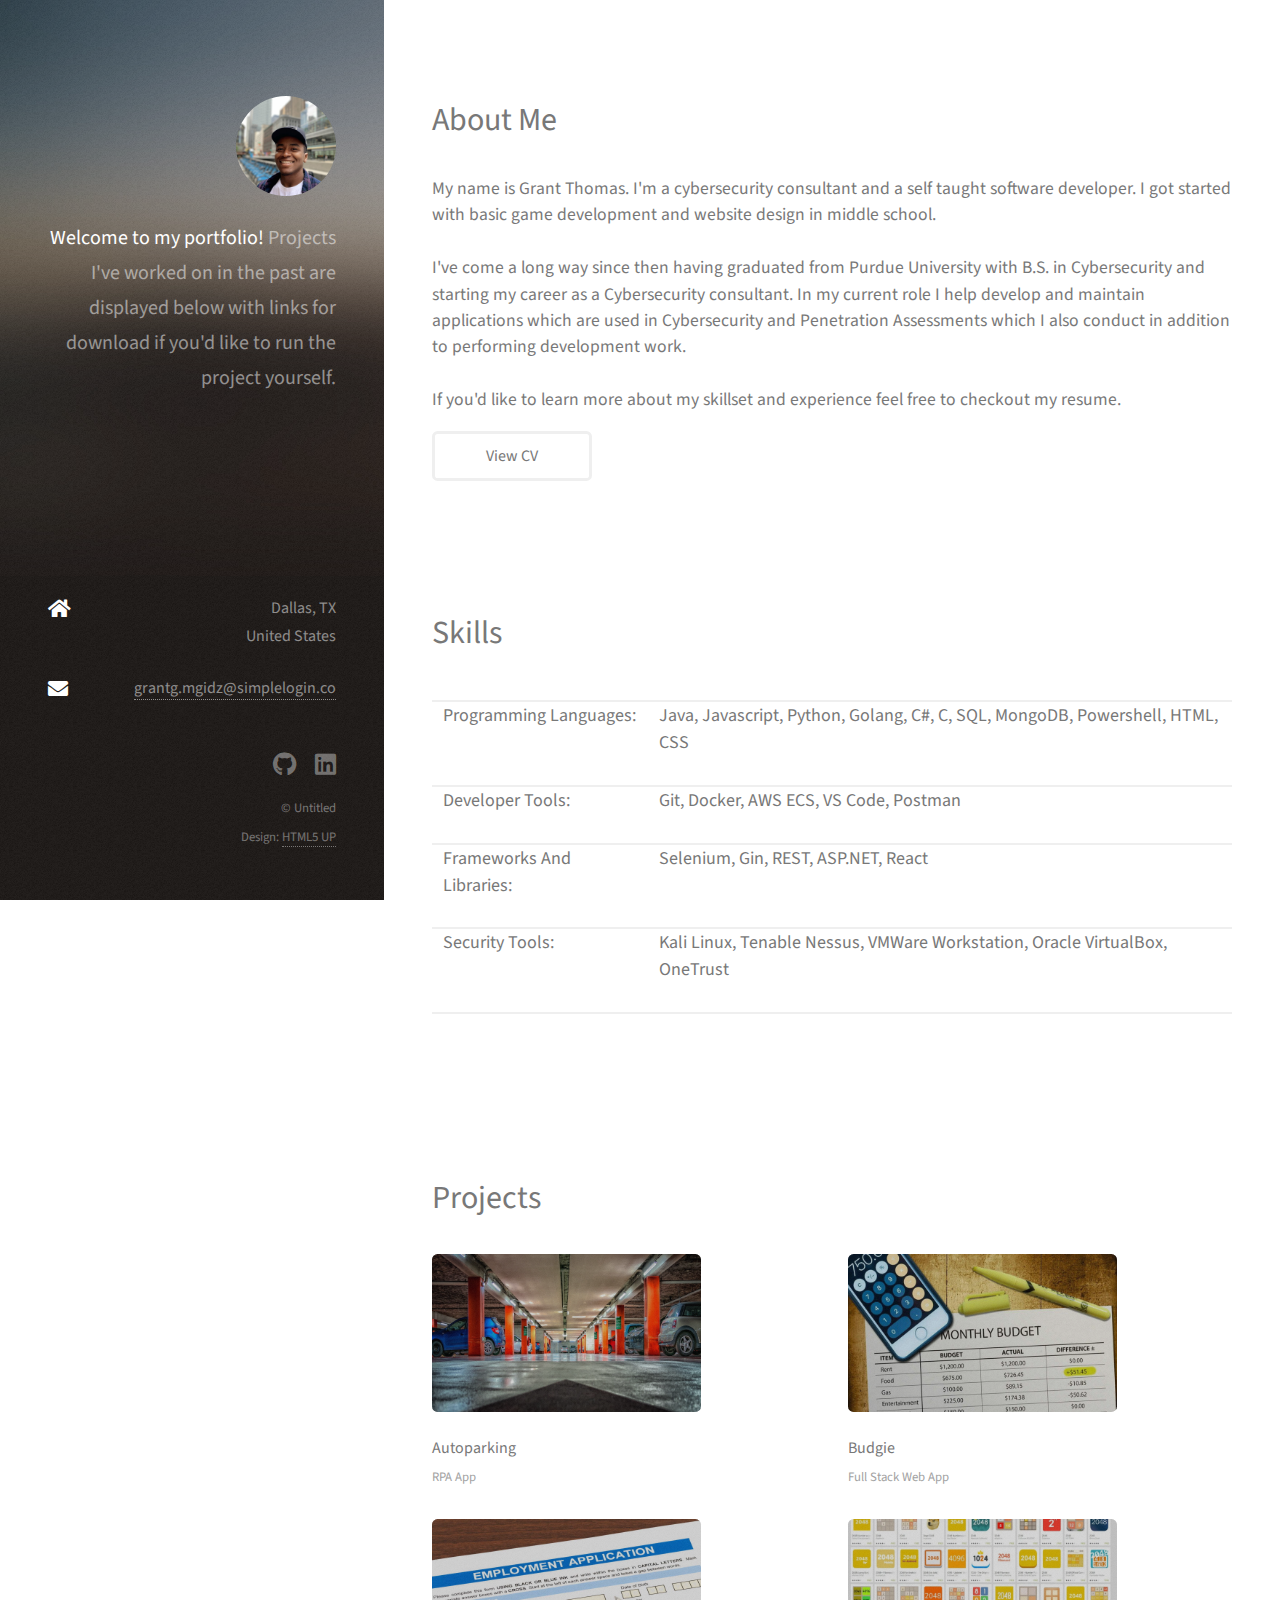
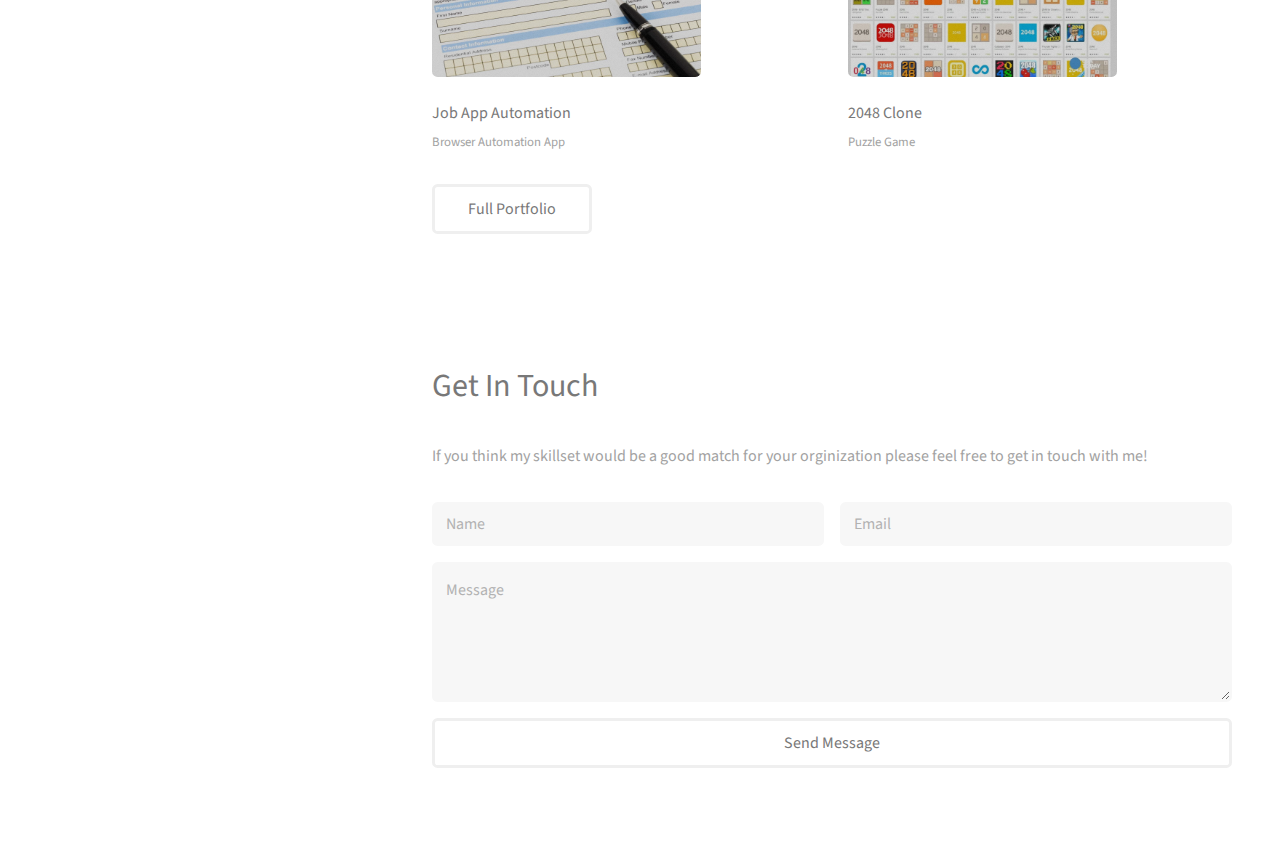
==== index.html @ b914cda2 "Added more detail to project pages" ====
<!DOCTYPE HTML>
<!--
	Strata by HTML5 UP
	html5up.net | @ajlkn
	Free for personal and commercial use under the CCA 3.0 license (html5up.net/license)
-->
<html>
	<head>
		<title>Grant Thomas</title>
		<meta charset="utf-8" />
		<meta name="viewport" content="width=device-width, initial-scale=1, user-scalable=no" />
		<link rel="stylesheet" href="assets/css/main.css" />
	</head>
	<body class="is-preload">

		<!-- Header -->
			<header id="header">
				<div class="inner">
					<a href="#" class="image avatar"><img src="images/2670.jpg" alt="" /></a>
					<h1><strong>Welcome to my portfolio!</strong><br />
					Projects I've worked on in the past are displayed below with links for download if you'd like to run the project yourself.<br />
					</h1>
				</div>
				<div class="col-4 col-12-small">
					<ul class="labeled-icons">
						<li>
							<h3 class="icon solid fa-home"><span class="label">Address</span></h3>
							Dallas, TX<br />
							United States
						</li>
						<li>
							<h3 class="icon solid fa-envelope"><span class="label">Email</span></h3>
							<a href="mailto:grantg.mgidz@simplelogin.co">grantg.mgidz@simplelogin.co</a>
						</li>
					</ul>
				</div>
			</header>

		<!-- Main -->
			<div id="main">

				<!-- One -->
					<section id="one">
						<header class="major">
							<h2>About Me<br />
							</h2>
						</header>
						<h4>My name is Grant Thomas. I'm a cybersecurity consultant and a self taught software developer. I got started with basic game development and website design in middle school. </br></br>
							I've come a long way since then having graduated from Purdue University with B.S. in Cybersecurity and starting my career as a Cybersecurity consultant. In my current role I help develop and maintain applications which are used in Cybersecurity and Penetration Assessments which I also conduct in addition to performing development work.</br></br>
							If you'd like to learn more about my skillset and experience feel free to checkout my resume.
					</h4>
							<ul class="actions">
							<li><a href="images/Grant_T_Resume.pdf" class="button">View CV</a></li>
						</ul>
					</section>

					<section id="four">
						<h1>Skills</h1>
						<div class="table-wrapper">
							<table>
								<thead>
									<tr>
										<th></th>
										<th></th>
									</tr>
								</thead>
								<thead>
									<tr>
										<th><h3>Programming Languages:</h3></th>
										<th><h3>Java, Javascript, Python, Golang, C#, C, SQL, MongoDB, Powershell, HTML,
											CSS</h3></th>
									</tr>
								</thead>
								<thead>
									<tr>
										<th><h3>Developer Tools:</h3></th>
										<th><h3>Git, Docker, AWS ECS, VS Code, Postman</h3></th>
									</tr>
								</thead>
								<thead>
									<tr>
										<th><h3>Frameworks And Libraries:</h3></th>
										<th><h3>Selenium, Gin, REST, ASP.NET, React</h3></th>
									</tr>
								</thead>
								<thead>
									<tr>
										<th><h3>Security Tools:</h3></th>
										<th><h3>Kali Linux, Tenable Nessus, VMWare Workstation, Oracle VirtualBox, OneTrust</h3></th>
									</tr>
								</thead>
							</table>
						</div>
						<!--<p><strong>Languages: </strong>Java, Python, Golang, SQL, Powershell</p>
						<p><strong>Software: </strong>AWS ECS, Selenium, Kali Linux, VMWare Workstation, Git</p>
-->

					</section>

				<!-- Two -->
					<section id="two">
						<h1>Projects</h1>
						<div class="row">
						<!--
							<article class="col-6 col-12-xsmall work-item">
								<a href="images/ProjectImages/Java-Emblem.jpg" class="image fit thumb"><img src="images/ProjectImages/Java-Emblem.jpg" alt="" /></a>
								<h3>Budgeting Webapp</h3>
								<p>Full stack application which allows users to plan out thier onthly budget</p>
								<p>Built on:Go, Gin, Javascript, CSS3</p>
							</article>
							<article class="col-6 col-12-xsmall work-item">
								<a href="images/ProjectImages/golang.jpg" class="image fit thumb"><img src="images/ProjectImages/golang.jpg" alt="" /></a>
								<h3>AutoParking</h3>
								<p>Script to register my car for parking daily utilizing Golang, SQLite, Selenium, and Python</p>
								<p>Built on:Go, Python, Selenium, </p>
							</article>
							<article class="col-6 col-12-xsmall work-item">
								<a href="images/ProjectImages/python-logo.jpg" class="image fit thumb"><img src="images/ProjectImages/python-logo.jpg" alt="" /></a>
								<h3>Workday Automation</h3>
								<p>Python script which can automatically complete workday applications</p>
							</article>
							<article class="col-6 col-12-xsmall work-item">
								<a href="images/ProjectImages/Java-Emblem.jpg" class="image fit thumb"><img src="images/ProjectImages/Java-Emblem.jpg" alt="" /></a>
								<h3>2048 Clone</h3>
								<p>A clone of the popular puzzle game 2048 utilizing Java</p>
							</article>
							-->
							<article class="col-6 col-12-xsmall work-item">
								<a data-poptrox="iframe,1800x1200" href="iFrames/Project1.html" class="image fit thumb"><img src="images/ProjectImages/parking-garage-1.jpg" alt="" /></a></span>
								<h3>Autoparking</h3>
								<p>RPA App</p>
							</article>
							<article class="col-6 col-12-xsmall work-item">
								<a data-poptrox="iframe,1800x1200" href="iFrames/Project2.html" class="image fit thumb"><img src="images/ProjectImages/Realistic_budget.jpg" alt="" /></a>
								<h3>Budgie</h3>
								<p>Full Stack Web App</p>
							</article>
							<article class="col-6 col-12-xsmall work-item">
								<a data-poptrox="iframe,1800x1200" href="iFrames/Project3.html" class="image fit thumb"><img src="images/ProjectImages/employment-application-form-with-pen--document-is-mock-up-1128856629-5c65728146e0fb00017c2807.jpg" /></a>
								<h3>Job App Automation</h3>
								<p>Browser Automation App</p>
							</article>
							<article class="col-6 col-12-xsmall work-item">
								<a data-poptrox="iframe,1800x1200" href="iFrames/Project4.html" class="image fit thumb"><img src="images/ProjectImages/2048.webp" alt="" /></a>
								<h3>2048 Clone</h3>
								<p>Puzzle Game</p>
							</article>

						</div>
						<ul class="actions">
							<li><a href="https://github.com/Grantgthomas?tab=repositories" class="button">Full Portfolio</a></li>
						</ul>
					</section>

				<!-- Three -->
					<section id="three">
						<h1>Get In Touch</h1>
						
						<div class="row">
								<p>If you think my skillset would be a good match for your orginization please feel free to get in touch with me!</p>
								<form  action="mailto:portfolio.6ldn9@simplelogin.co?subject=Email Regarding Your Portfolio"  method="post" enctype="text/plain">
									<div class="row gtr-uniform gtr-50">
										<div class="col-6 col-12-xsmall"><input type="text"  id="name" placeholder="Name" /></div>
										<div class="col-6 col-12-xsmall"><input type="email"  id="email" placeholder="Email" /></div>
										<div class="col-12"><textarea  id="message" placeholder="Message" rows="4"></textarea></div>
										<div class="col-12"><input class="button fit" type="submit"  value="Send Message"/></div>
									</div>
								</form>

							

						</div>
					</section>

				
				<!-- Four -->
				<!--
					<section id="four">
						<h2>Elements</h2>

						<section>
							<h4>Text</h4>
							<p>This is <b>bold</b> and this is <strong>strong</strong>. This is <i>italic</i> and this is <em>emphasized</em>.
							This is <sup>superscript</sup> text and this is <sub>subscript</sub> text.
							This is <u>underlined</u> and this is code: <code>for (;;) { ... }</code>. Finally, <a href="#">this is a link</a>.</p>
							<hr />
							<header>
								<h4>Heading with a Subtitle</h4>
								<p>Lorem ipsum dolor sit amet nullam id egestas urna aliquam</p>
							</header>
							<p>Nunc lacinia ante nunc ac lobortis. Interdum adipiscing gravida odio porttitor sem non mi integer non faucibus ornare mi ut ante amet placerat aliquet. Volutpat eu sed ante lacinia sapien lorem accumsan varius montes viverra nibh in adipiscing blandit tempus accumsan.</p>
							<header>
								<h5>Heading with a Subtitle</h5>
								<p>Lorem ipsum dolor sit amet nullam id egestas urna aliquam</p>
							</header>
							<p>Nunc lacinia ante nunc ac lobortis. Interdum adipiscing gravida odio porttitor sem non mi integer non faucibus ornare mi ut ante amet placerat aliquet. Volutpat eu sed ante lacinia sapien lorem accumsan varius montes viverra nibh in adipiscing blandit tempus accumsan.</p>
							<hr />
							<h2>Heading Level 2</h2>
							<h3>Heading Level 3</h3>
							<h4>Heading Level 4</h4>
							<h5>Heading Level 5</h5>
							<h6>Heading Level 6</h6>
							<hr />
							<h5>Blockquote</h5>
							<blockquote>Fringilla nisl. Donec accumsan interdum nisi, quis tincidunt felis sagittis eget tempus euismod. Vestibulum ante ipsum primis in faucibus vestibulum. Blandit adipiscing eu felis iaculis volutpat ac adipiscing accumsan faucibus. Vestibulum ante ipsum primis in faucibus lorem ipsum dolor sit amet nullam adipiscing eu felis.</blockquote>
							<h5>Preformatted</h5>
							<pre><code>i = 0;

while (!deck.isInOrder()) {
print 'Iteration ' + i;
deck.shuffle();
i++;
}

print 'It took ' + i + ' iterations to sort the deck.';</code></pre>
						</section>

						<section>
							<h4>Lists</h4>
							<div class="row">
								<div class="col-6 col-12-xsmall">
									<h5>Unordered</h5>
									<ul>
										<li>Dolor pulvinar etiam magna etiam.</li>
										<li>Sagittis adipiscing lorem eleifend.</li>
										<li>Felis enim feugiat dolore viverra.</li>
									</ul>
									<h5>Alternate</h5>
									<ul class="alt">
										<li>Dolor pulvinar etiam magna etiam.</li>
										<li>Sagittis adipiscing lorem eleifend.</li>
										<li>Felis enim feugiat dolore viverra.</li>
									</ul>
								</div>
								<div class="col-6 col-12-xsmall">
									<h5>Ordered</h5>
									<ol>
										<li>Dolor pulvinar etiam magna etiam.</li>
										<li>Etiam vel felis at lorem sed viverra.</li>
										<li>Felis enim feugiat dolore viverra.</li>
										<li>Dolor pulvinar etiam magna etiam.</li>
										<li>Etiam vel felis at lorem sed viverra.</li>
										<li>Felis enim feugiat dolore viverra.</li>
									</ol>
									<h5>Icons</h5>
									<ul class="icons">
										<li><a href="#" class="icon brands fa-twitter"><span class="label">Twitter</span></a></li>
										<li><a href="#" class="icon brands fa-facebook-f"><span class="label">Facebook</span></a></li>
										<li><a href="#" class="icon brands fa-instagram"><span class="label">Instagram</span></a></li>
										<li><a href="#" class="icon brands fa-github"><span class="label">Github</span></a></li>
										<li><a href="#" class="icon brands fa-dribbble"><span class="label">Dribbble</span></a></li>
										<li><a href="#" class="icon brands fa-tumblr"><span class="label">Tumblr</span></a></li>
									</ul>
								</div>
							</div>
							<h5>Actions</h5>
							<ul class="actions">
								<li><a href="#" class="button primary">Default</a></li>
								<li><a href="#" class="button">Default</a></li>
							</ul>
							<ul class="actions small">
								<li><a href="#" class="button primary small">Small</a></li>
								<li><a href="#" class="button small">Small</a></li>
							</ul>
							<div class="row">
								<div class="col-6 col-12-small">
									<ul class="actions stacked">
										<li><a href="#" class="button primary">Default</a></li>
										<li><a href="#" class="button">Default</a></li>
									</ul>
								</div>
								<div class="col-6 col-12-small">
									<ul class="actions stacked">
										<li><a href="#" class="button primary small">Small</a></li>
										<li><a href="#" class="button small">Small</a></li>
									</ul>
								</div>
								<div class="col-6 col-12-small">
									<ul class="actions stacked">
										<li><a href="#" class="button primary fit">Default</a></li>
										<li><a href="#" class="button fit">Default</a></li>
									</ul>
								</div>
								<div class="col-6 col-12-small">
									<ul class="actions stacked">
										<li><a href="#" class="button primary small fit">Small</a></li>
										<li><a href="#" class="button small fit">Small</a></li>
									</ul>
								</div>
							</div>
						</section>

						<section>
							<h4>Table</h4>
							<h5>Default</h5>
							<div class="table-wrapper">
								<table>
									<thead>
										<tr>
											<th>Name</th>
											<th>Description</th>
											<th>Price</th>
										</tr>
									</thead>
									<tbody>
										<tr>
											<td>Item One</td>
											<td>Ante turpis integer aliquet porttitor.</td>
											<td>29.99</td>
										</tr>
										<tr>
											<td>Item Two</td>
											<td>Vis ac commodo adipiscing arcu aliquet.</td>
											<td>19.99</td>
										</tr>
										<tr>
											<td>Item Three</td>
											<td> Morbi faucibus arcu accumsan lorem.</td>
											<td>29.99</td>
										</tr>
										<tr>
											<td>Item Four</td>
											<td>Vitae integer tempus condimentum.</td>
											<td>19.99</td>
										</tr>
										<tr>
											<td>Item Five</td>
											<td>Ante turpis integer aliquet porttitor.</td>
											<td>29.99</td>
										</tr>
									</tbody>
									<tfoot>
										<tr>
											<td colspan="2"></td>
											<td>100.00</td>
										</tr>
									</tfoot>
								</table>
							</div>

							<h5>Alternate</h5>
							<div class="table-wrapper">
								<table class="alt">
									<thead>
										<tr>
											<th>Name</th>
											<th>Description</th>
											<th>Price</th>
										</tr>
									</thead>
									<tbody>
										<tr>
											<td>Item One</td>
											<td>Ante turpis integer aliquet porttitor.</td>
											<td>29.99</td>
										</tr>
										<tr>
											<td>Item Two</td>
											<td>Vis ac commodo adipiscing arcu aliquet.</td>
											<td>19.99</td>
										</tr>
										<tr>
											<td>Item Three</td>
											<td> Morbi faucibus arcu accumsan lorem.</td>
											<td>29.99</td>
										</tr>
										<tr>
											<td>Item Four</td>
											<td>Vitae integer tempus condimentum.</td>
											<td>19.99</td>
										</tr>
										<tr>
											<td>Item Five</td>
											<td>Ante turpis integer aliquet porttitor.</td>
											<td>29.99</td>
										</tr>
									</tbody>
									<tfoot>
										<tr>
											<td colspan="2"></td>
											<td>100.00</td>
										</tr>
									</tfoot>
								</table>
							</div>
						</section>

						<section>
							<h4>Buttons</h4>
							<ul class="actions">
								<li><a href="#" class="button primary">Primary</a></li>
								<li><a href="#" class="button">Default</a></li>
							</ul>
							<ul class="actions">
								<li><a href="#" class="button large">Large</a></li>
								<li><a href="#" class="button">Default</a></li>
								<li><a href="#" class="button small">Small</a></li>
							</ul>
							<ul class="actions fit">
								<li><a href="#" class="button primary fit">Fit</a></li>
								<li><a href="#" class="button fit">Fit</a></li>
							</ul>
							<ul class="actions fit small">
								<li><a href="#" class="button primary fit small">Fit + Small</a></li>
								<li><a href="#" class="button fit small">Fit + Small</a></li>
							</ul>
							<ul class="actions">
								<li><a href="#" class="button primary icon solid fa-download">Icon</a></li>
								<li><a href="#" class="button icon solid fa-download">Icon</a></li>
							</ul>
							<ul class="actions">
								<li><span class="button primary disabled">Primary</span></li>
								<li><span class="button disabled">Default</span></li>
							</ul>
						</section>

						<section>
							<h4>Form</h4>
							<form method="post" action="#">
								<div class="row gtr-uniform gtr-50">
									<div class="col-6 col-12-xsmall">
										<input type="text" name="demo-name" id="demo-name" value="" placeholder="Name" />
									</div>
									<div class="col-6 col-12-xsmall">
										<input type="email" name="demo-email" id="demo-email" value="" placeholder="Email" />
									</div>
									<div class="col-12">
										<select name="demo-category" id="demo-category">
											<option value="">- Category -</option>
											<option value="1">Manufacturing</option>
											<option value="1">Shipping</option>
											<option value="1">Administration</option>
											<option value="1">Human Resources</option>
										</select>
									</div>
									<div class="col-4 col-12-small">
										<input type="radio" id="demo-priority-low" name="demo-priority" checked>
										<label for="demo-priority-low">Low Priority</label>
									</div>
									<div class="col-4 col-12-small">
										<input type="radio" id="demo-priority-normal" name="demo-priority">
										<label for="demo-priority-normal">Normal Priority</label>
									</div>
									<div class="col-4 col-12-small">
										<input type="radio" id="demo-priority-high" name="demo-priority">
										<label for="demo-priority-high">High Priority</label>
									</div>
									<div class="col-6 col-12-small">
										<input type="checkbox" id="demo-copy" name="demo-copy">
										<label for="demo-copy">Email me a copy of this message</label>
									</div>
									<div class="col-6 col-12-small">
										<input type="checkbox" id="demo-human" name="demo-human" checked>
										<label for="demo-human">I am a human and not a robot</label>
									</div>
									<div class="col-12">
										<textarea name="demo-message" id="demo-message" placeholder="Enter your message" rows="6"></textarea>
									</div>
									<div class="col-12">
										<ul class="actions">
											<li><input type="submit" value="Send Message" class="primary" /></li>
											<li><input type="reset" value="Reset" /></li>
										</ul>
									</div>
								</div>
							</form>
						</section>

						<section>
							<h4>Image</h4>
							<h5>Fit</h5>
							<div class="box alt">
								<div class="row gtr-50 gtr-uniform">
									<div class="col-12"><span class="image fit"><img src="images/fulls/05.jpg" alt="" /></span></div>
									<div class="col-4"><span class="image fit"><img src="images/thumbs/01.jpg" alt="" /></span></div>
									<div class="col-4"><span class="image fit"><img src="images/thumbs/02.jpg" alt="" /></span></div>
									<div class="col-4"><span class="image fit"><img src="images/thumbs/03.jpg" alt="" /></span></div>
									<div class="col-4"><span class="image fit"><img src="images/thumbs/04.jpg" alt="" /></span></div>
									<div class="col-4"><span class="image fit"><img src="images/thumbs/05.jpg" alt="" /></span></div>
									<div class="col-4"><span class="image fit"><img src="images/thumbs/06.jpg" alt="" /></span></div>
									<div class="col-4"><span class="image fit"><img src="images/thumbs/03.jpg" alt="" /></span></div>
									<div class="col-4"><span class="image fit"><img src="images/thumbs/02.jpg" alt="" /></span></div>
									<div class="col-4"><span class="image fit"><img src="images/thumbs/01.jpg" alt="" /></span></div>
								</div>
							</div>
							<h5>Left &amp; Right</h5>
							<p><span class="image left"><img src="images/avatar.jpg" alt="" /></span>Fringilla nisl. Donec accumsan interdum nisi, quis tincidunt felis sagittis eget. tempus euismod. Vestibulum ante ipsum primis in faucibus vestibulum. Blandit adipiscing eu felis iaculis volutpat ac adipiscing accumsan eu faucibus. Integer ac pellentesque praesent tincidunt felis sagittis eget. tempus euismod. Vestibulum ante ipsum primis in faucibus vestibulum. Blandit adipiscing eu felis iaculis volutpat ac adipiscing accumsan eu faucibus. Integer ac pellentesque praesent. Donec accumsan interdum nisi, quis tincidunt felis sagittis eget. tempus euismod. Vestibulum ante ipsum primis in faucibus vestibulum. Blandit adipiscing eu felis iaculis volutpat ac adipiscing accumsan eu faucibus. Integer ac pellentesque praesent tincidunt felis sagittis eget. tempus euismod. Vestibulum ante ipsum primis in faucibus vestibulum. Blandit adipiscing eu felis iaculis volutpat ac adipiscing accumsan eu faucibus. Integer ac pellentesque praesent.</p>
							<p><span class="image right"><img src="images/avatar.jpg" alt="" /></span>Fringilla nisl. Donec accumsan interdum nisi, quis tincidunt felis sagittis eget. tempus euismod. Vestibulum ante ipsum primis in faucibus vestibulum. Blandit adipiscing eu felis iaculis volutpat ac adipiscing accumsan eu faucibus. Integer ac pellentesque praesent tincidunt felis sagittis eget. tempus euismod. Vestibulum ante ipsum primis in faucibus vestibulum. Blandit adipiscing eu felis iaculis volutpat ac adipiscing accumsan eu faucibus. Integer ac pellentesque praesent. Donec accumsan interdum nisi, quis tincidunt felis sagittis eget. tempus euismod. Vestibulum ante ipsum primis in faucibus vestibulum. Blandit adipiscing eu felis iaculis volutpat ac adipiscing accumsan eu faucibus. Integer ac pellentesque praesent tincidunt felis sagittis eget. tempus euismod. Vestibulum ante ipsum primis in faucibus vestibulum. Blandit adipiscing eu felis iaculis volutpat ac adipiscing accumsan eu faucibus. Integer ac pellentesque praesent.</p>
						</section>

					</section>
				-->

			</div>

		<!-- Footer -->
			<footer id="footer">
				<div class="inner">
					<ul class="icons">
						<li><a href="https://github.com/Grantgthomas" class="icon brands fa-github"><span class="label">Github</span></a></li>
						<li><a href="https://www.linkedin.com/in/grant-g-thomas/" class="icon brands fa-linkedin"><span class="label">Linkedin</span></a></li>
					</ul>
					<ul class="copyright">
						<li>&copy; Untitled</li><li>Design: <a href="http://html5up.net">HTML5 UP</a></li>
					</ul>
				</div>
			</footer>

		<!-- Scripts -->
			<script src="assets/js/jquery.min.js"></script>
			<script src="assets/js/jquery.poptrox.min.js"></script>
			<script src="assets/js/browser.min.js"></script>
			<script src="assets/js/breakpoints.min.js"></script>
			<script src="assets/js/util.js"></script>
			<script src="assets/js/main.js"></script>

	</body>
</html>
---- assets/css/main.css ----
@import url("fontawesome-all.min.css");
@import url("https://fonts.googleapis.com/css?family=Source+Sans+Pro:400,400italic");

/*
	Strata by HTML5 UP
	html5up.net | @ajlkn
	Free for personal and commercial use under the CCA 3.0 license (html5up.net/license)
*/

html, body, div, span, applet, object,
iframe, h1, h2, h3, h4, h5, h6, p, blockquote,
pre, a, abbr, acronym, address, big, cite,
code, del, dfn, em, img, ins, kbd, q, s, samp,
small, strike, strong, sub, sup, tt, var, b,
u, i, center, dl, dt, dd, ol, ul, li, fieldset,
form, label, legend, table, caption, tbody,
tfoot, thead, tr, th, td, article, aside,
canvas, details, embed, figure, figcaption,
footer, header, hgroup, menu, nav, output, ruby,
section, summary, time, mark, audio, video {
	margin: 0;
	padding: 0;
	border: 0;
	font-size: 100%;
	font: inherit;
	vertical-align: baseline;}

article, aside, details, figcaption, figure,
footer, header, hgroup, menu, nav, section {
	display: block;}

body {
	line-height: 1;
}

ol, ul {
	list-style: none;
}

blockquote, q {
	quotes: none;
}

	blockquote:before, blockquote:after, q:before, q:after {
		content: '';
		content: none;
	}

table {
	border-collapse: collapse;
	border-spacing: 0;
}

body {
	-webkit-text-size-adjust: none;
}

mark {
	background-color: transparent;
	color: inherit;
}

input::-moz-focus-inner {
	border: 0;
	padding: 0;
}

input, select, textarea {
	-moz-appearance: none;
	-webkit-appearance: none;
	-ms-appearance: none;
	appearance: none;
}

/* Basic */

	html {
		box-sizing: border-box;
	}

	*, *:before, *:after {
		box-sizing: inherit;
	}

	body {
		background: #fff;
	}

		body.is-preload *, body.is-preload *:before, body.is-preload *:after {
			-moz-animation: none !important;
			-webkit-animation: none !important;
			-ms-animation: none !important;
			animation: none !important;
			-moz-transition: none !important;
			-webkit-transition: none !important;
			-ms-transition: none !important;
			transition: none !important;
		}

	body, input, select, textarea {
		color: #a2a2a2;
		font-family: "Source Sans Pro", Helvetica, sans-serif;
		font-size: 16pt;
		font-weight: 400;
		line-height: 1.75em;
	}

	a {
		-moz-transition: color 0.2s ease-in-out, border-color 0.2s ease-in-out;
		-webkit-transition: color 0.2s ease-in-out, border-color 0.2s ease-in-out;
		-ms-transition: color 0.2s ease-in-out, border-color 0.2s ease-in-out;
		transition: color 0.2s ease-in-out, border-color 0.2s ease-in-out;
		border-bottom: dotted 1px;
		color: #49bf9d;
		text-decoration: none;
	}

		a:hover {
			border-bottom-color: transparent;
			color: #49bf9d !important;
			text-decoration: none;
		}

	strong, b {
		color: #787878;
		font-weight: 400;
	}

	em, i {
		font-style: italic;
	}

	p {
		margin: 0 0 2em 0;
	}

	h1, h2, h3, h4, h5, h6 {
		color: #787878;
		font-weight: 400;
		line-height: 1em;
		margin: 0 0 1em 0;
	}

		h1 a, h2 a, h3 a, h4 a, h5 a, h6 a {
			color: inherit;
			text-decoration: none;
		}

	h1 {
		font-size: 2em;
		line-height: 1.5em;
	}

	h1.align-center{
		margin-left: auto;
		margin-right: auto;
		margin-top: 30px;
		margin-bottom: 30px;
	}

	h2 {
		font-size: 1.5em;
		line-height: 1.5em;
	}

	h3 {
		font-size: 1.25em;
		line-height: 1.5em;
	}

	h4 {
		font-size: 1.1em;
		line-height: 1.5em;
	}

	h5 {
		font-size: 0.9em;
		line-height: 1.5em;
	}

	h6 {
		font-size: 0.7em;
		line-height: 1.5em;
	}

	sub {
		font-size: 0.8em;
		position: relative;
		top: 0.5em;
	}

	sup {
		font-size: 0.8em;
		position: relative;
		top: -0.5em;
	}

	hr {
		border: 0;
		border-bottom: solid 2px #efefef;
		margin: 2em 0;
	}

		hr.major {
			margin: 3em 0;
		}

	blockquote {
		border-left: solid 6px #efefef;
		font-style: italic;
		margin: 0 0 2em 0;
		padding: 0.5em 0 0.5em 1.5em;
	}

	code {
		background: #f7f7f7;
		border-radius: 0.35em;
		border: solid 2px #efefef;
		font-family: "Courier New", monospace;
		font-size: 0.9em;
		margin: 0 0.25em;
		padding: 0.25em 0.65em;
	}

	pre {
		-webkit-overflow-scrolling: touch;
		font-family: "Courier New", monospace;
		font-size: 0.9em;
		margin: 0 0 2em 0;
	}

		pre code {
			display: block;
			line-height: 1.75em;
			padding: 1em 1.5em;
			overflow-x: auto;
		}

	.align-left {
		text-align: left;
	}

	.align-center {
		text-align: center;
	}

	.align-right {
		text-align: right;
	}

/* Container */

	.container {
		margin: 0 auto;
		max-width: calc(100% - 4em);
		width: 100%;
	}

		.container.xsmall {
			width: 25%;
		}

		.container.small {
			width: 50%;
		}

		.container.medium {
			width: 75%;
		}

		.container.large {
			width: 125%;
		}

		.container.xlarge {
			width: 150%;
		}

		.container.max {
			width: 100%;
		}

		@media screen and (max-width: 980px) {

			.container {
				width: 100% !important;
				max-width: 100% !important;
			}

		}

		@media screen and (max-width: 480px) {

			.container {
				max-width: calc(100% - 3em);
			}

		}

/* Row */

	.row {
		display: flex;
		flex-wrap: wrap;
		box-sizing: border-box;
		align-items: stretch;
	}

		.row > * {
			box-sizing: border-box;
		}

		.row.gtr-uniform > * > :last-child {
			margin-bottom: 0;
		}

		.row.aln-left {
			justify-content: flex-start;
		}

		.row.aln-center {
			justify-content: center;
		}

		.row.aln-right {
			justify-content: flex-end;
		}

		.row.aln-top {
			align-items: flex-start;
		}

		.row.aln-middle {
			align-items: center;
		}

		.row.aln-bottom {
			align-items: flex-end;
		}

		.row > .imp {
			order: -1;
		}

		.row > .col-1 {
			width: 8.33333%;
		}

		.row > .off-1 {
			margin-left: 8.33333%;
		}

		.row > .col-2 {
			width: 16.66667%;
		}

		.row > .off-2 {
			margin-left: 16.66667%;
		}

		.row > .col-3 {
			width: 25%;
		}

		.row > .off-3 {
			margin-left: 25%;
		}

		.row > .col-4 {
			width: 33.33333%;
		}

		.row > .off-4 {
			margin-left: 33.33333%;
		}

		.row > .col-5 {
			width: 41.66667%;
		}

		.row > .off-5 {
			margin-left: 41.66667%;
		}

		.row > .col-6 {
			width: 50%;
		}

		.row > .off-6 {
			margin-left: 50%;
		}

		.row > .col-7 {
			width: 58.33333%;
		}

		.row > .off-7 {
			margin-left: 58.33333%;
		}

		.row > .col-8 {
			width: 66.66667%;
		}

		.row > .off-8 {
			margin-left: 66.66667%;
		}

		.row > .col-9 {
			width: 75%;
		}

		.row > .off-9 {
			margin-left: 75%;
		}

		.row > .col-10 {
			width: 83.33333%;
		}

		.row > .off-10 {
			margin-left: 83.33333%;
		}

		.row > .col-11 {
			width: 91.66667%;
		}

		.row > .off-11 {
			margin-left: 91.66667%;
		}

		.row > .col-12 {
			width: 100%;
		}

		.row > .off-12 {
			margin-left: 100%;
		}

		.row.gtr-0 {
			margin-top: 0;
			margin-left: 0em;
		}

			.row.gtr-0 > * {
				padding: 0 0 0 0em;
			}

			.row.gtr-0.gtr-uniform {
				margin-top: 0em;
			}

				.row.gtr-0.gtr-uniform > * {
					padding-top: 0em;
				}

		.row.gtr-25 {
			margin-top: 0;
			margin-left: -0.625em;
		}

			.row.gtr-25 > * {
				padding: 0 0 0 0.625em;
			}

			.row.gtr-25.gtr-uniform {
				margin-top: -0.625em;
			}

				.row.gtr-25.gtr-uniform > * {
					padding-top: 0.625em;
				}

		.row.gtr-50 {
			margin-top: 0;
			margin-left: -1.25em;
		}

			.row.gtr-50 > * {
				padding: 0 0 0 1.25em;
			}

			.row.gtr-50.gtr-uniform {
				margin-top: -1.25em;
			}

				.row.gtr-50.gtr-uniform > * {
					padding-top: 1.25em;
				}

		.row {
			margin-top: 0;
			margin-left: -2.5em;
		}

			.row > * {
				padding: 0 0 0 2.5em;
			}

			.row.gtr-uniform {
				margin-top: -2.5em;
			}

				.row.gtr-uniform > * {
					padding-top: 2.5em;
				}

		.row.gtr-150 {
			margin-top: 0;
			margin-left: -3.75em;
		}

			.row.gtr-150 > * {
				padding: 0 0 0 3.75em;
			}

			.row.gtr-150.gtr-uniform {
				margin-top: -3.75em;
			}

				.row.gtr-150.gtr-uniform > * {
					padding-top: 3.75em;
				}

		.row.gtr-200 {
			margin-top: 0;
			margin-left: -5em;
		}

			.row.gtr-200 > * {
				padding: 0 0 0 5em;
			}

			.row.gtr-200.gtr-uniform {
				margin-top: -5em;
			}

				.row.gtr-200.gtr-uniform > * {
					padding-top: 5em;
				}

		@media screen and (max-width: 1800px) {

			.row {
				display: flex;
				flex-wrap: wrap;
				box-sizing: border-box;
				align-items: stretch;
			}

				.row > * {
					box-sizing: border-box;
				}

				.row.gtr-uniform > * > :last-child {
					margin-bottom: 0;
				}

				.row.aln-left {
					justify-content: flex-start;
				}

				.row.aln-center {
					justify-content: center;
				}

				.row.aln-right {
					justify-content: flex-end;
				}

				.row.aln-top {
					align-items: flex-start;
				}

				.row.aln-middle {
					align-items: center;
				}

				.row.aln-bottom {
					align-items: flex-end;
				}

				.row > .imp-xlarge {
					order: -1;
				}

				.row > .col-1-xlarge {
					width: 8.33333%;
				}

				.row > .off-1-xlarge {
					margin-left: 8.33333%;
				}

				.row > .col-2-xlarge {
					width: 16.66667%;
				}

				.row > .off-2-xlarge {
					margin-left: 16.66667%;
				}

				.row > .col-3-xlarge {
					width: 25%;
				}

				.row > .off-3-xlarge {
					margin-left: 25%;
				}

				.row > .col-4-xlarge {
					width: 33.33333%;
				}

				.row > .off-4-xlarge {
					margin-left: 33.33333%;
				}

				.row > .col-5-xlarge {
					width: 41.66667%;
				}

				.row > .off-5-xlarge {
					margin-left: 41.66667%;
				}

				.row > .col-6-xlarge {
					width: 50%;
				}

				.row > .off-6-xlarge {
					margin-left: 50%;
				}

				.row > .col-7-xlarge {
					width: 58.33333%;
				}

				.row > .off-7-xlarge {
					margin-left: 58.33333%;
				}

				.row > .col-8-xlarge {
					width: 66.66667%;
				}

				.row > .off-8-xlarge {
					margin-left: 66.66667%;
				}

				.row > .col-9-xlarge {
					width: 75%;
				}

				.row > .off-9-xlarge {
					margin-left: 75%;
				}

				.row > .col-10-xlarge {
					width: 83.33333%;
				}

				.row > .off-10-xlarge {
					margin-left: 83.33333%;
				}

				.row > .col-11-xlarge {
					width: 91.66667%;
				}

				.row > .off-11-xlarge {
					margin-left: 91.66667%;
				}

				.row > .col-12-xlarge {
					width: 100%;
				}

				.row > .off-12-xlarge {
					margin-left: 100%;
				}

				.row.gtr-0 {
					margin-top: 0;
					margin-left: 0em;
				}

					.row.gtr-0 > * {
						padding: 0 0 0 0em;
					}

					.row.gtr-0.gtr-uniform {
						margin-top: 0em;
					}

						.row.gtr-0.gtr-uniform > * {
							padding-top: 0em;
						}

				.row.gtr-25 {
					margin-top: 0;
					margin-left: -0.625em;
				}

					.row.gtr-25 > * {
						padding: 0 0 0 0.625em;
					}

					.row.gtr-25.gtr-uniform {
						margin-top: -0.625em;
					}

						.row.gtr-25.gtr-uniform > * {
							padding-top: 0.625em;
						}

				.row.gtr-50 {
					margin-top: 0;
					margin-left: -1.25em;
				}

					.row.gtr-50 > * {
						padding: 0 0 0 1.25em;
					}

					.row.gtr-50.gtr-uniform {
						margin-top: -1.25em;
					}

						.row.gtr-50.gtr-uniform > * {
							padding-top: 1.25em;
						}

				.row {
					margin-top: 0;
					margin-left: -2.5em;
				}

					.row > * {
						padding: 0 0 0 2.5em;
					}

					.row.gtr-uniform {
						margin-top: -2.5em;
					}

						.row.gtr-uniform > * {
							padding-top: 2.5em;
						}

				.row.gtr-150 {
					margin-top: 0;
					margin-left: -3.75em;
				}

					.row.gtr-150 > * {
						padding: 0 0 0 3.75em;
					}

					.row.gtr-150.gtr-uniform {
						margin-top: -3.75em;
					}

						.row.gtr-150.gtr-uniform > * {
							padding-top: 3.75em;
						}

				.row.gtr-200 {
					margin-top: 0;
					margin-left: -5em;
				}

					.row.gtr-200 > * {
						padding: 0 0 0 5em;
					}

					.row.gtr-200.gtr-uniform {
						margin-top: -5em;
					}

						.row.gtr-200.gtr-uniform > * {
							padding-top: 5em;
						}

		}

		@media screen and (max-width: 1280px) {

			.row {
				display: flex;
				flex-wrap: wrap;
				box-sizing: border-box;
				align-items: stretch;
			}

				.row > * {
					box-sizing: border-box;
				}

				.row.gtr-uniform > * > :last-child {
					margin-bottom: 0;
				}

				.row.aln-left {
					justify-content: flex-start;
				}

				.row.aln-center {
					justify-content: center;
				}

				.row.aln-right {
					justify-content: flex-end;
				}

				.row.aln-top {
					align-items: flex-start;
				}

				.row.aln-middle {
					align-items: center;
				}

				.row.aln-bottom {
					align-items: flex-end;
				}

				.row > .imp-large {
					order: -1;
				}

				.row > .col-1-large {
					width: 8.33333%;
				}

				.row > .off-1-large {
					margin-left: 8.33333%;
				}

				.row > .col-2-large {
					width: 16.66667%;
				}

				.row > .off-2-large {
					margin-left: 16.66667%;
				}

				.row > .col-3-large {
					width: 25%;
				}

				.row > .off-3-large {
					margin-left: 25%;
				}

				.row > .col-4-large {
					width: 33.33333%;
				}

				.row > .off-4-large {
					margin-left: 33.33333%;
				}

				.row > .col-5-large {
					width: 41.66667%;
				}

				.row > .off-5-large {
					margin-left: 41.66667%;
				}

				.row > .col-6-large {
					width: 50%;
				}

				.row > .off-6-large {
					margin-left: 50%;
				}

				.row > .col-7-large {
					width: 58.33333%;
				}

				.row > .off-7-large {
					margin-left: 58.33333%;
				}

				.row > .col-8-large {
					width: 66.66667%;
				}

				.row > .off-8-large {
					margin-left: 66.66667%;
				}

				.row > .col-9-large {
					width: 75%;
				}

				.row > .off-9-large {
					margin-left: 75%;
				}

				.row > .col-10-large {
					width: 83.33333%;
				}

				.row > .off-10-large {
					margin-left: 83.33333%;
				}

				.row > .col-11-large {
					width: 91.66667%;
				}

				.row > .off-11-large {
					margin-left: 91.66667%;
				}

				.row > .col-12-large {
					width: 100%;
				}

				.row > .off-12-large {
					margin-left: 100%;
				}

				.row.gtr-0 {
					margin-top: 0;
					margin-left: 0em;
				}

					.row.gtr-0 > * {
						padding: 0 0 0 0em;
					}

					.row.gtr-0.gtr-uniform {
						margin-top: 0em;
					}

						.row.gtr-0.gtr-uniform > * {
							padding-top: 0em;
						}

				.row.gtr-25 {
					margin-top: 0;
					margin-left: -0.5em;
				}

					.row.gtr-25 > * {
						padding: 0 0 0 0.5em;
					}

					.row.gtr-25.gtr-uniform {
						margin-top: -0.5em;
					}

						.row.gtr-25.gtr-uniform > * {
							padding-top: 0.5em;
						}

				.row.gtr-50 {
					margin-top: 0;
					margin-left: -1em;
				}

					.row.gtr-50 > * {
						padding: 0 0 0 1em;
					}

					.row.gtr-50.gtr-uniform {
						margin-top: -1em;
					}

						.row.gtr-50.gtr-uniform > * {
							padding-top: 1em;
						}

				.row {
					margin-top: 0;
					margin-left: -2em;
				}

					.row > * {
						padding: 0 0 0 2em;
					}

					.row.gtr-uniform {
						margin-top: -2em;
					}

						.row.gtr-uniform > * {
							padding-top: 2em;
						}

				.row.gtr-150 {
					margin-top: 0;
					margin-left: -3em;
				}

					.row.gtr-150 > * {
						padding: 0 0 0 3em;
					}

					.row.gtr-150.gtr-uniform {
						margin-top: -3em;
					}

						.row.gtr-150.gtr-uniform > * {
							padding-top: 3em;
						}

				.row.gtr-200 {
					margin-top: 0;
					margin-left: -4em;
				}

					.row.gtr-200 > * {
						padding: 0 0 0 4em;
					}

					.row.gtr-200.gtr-uniform {
						margin-top: -4em;
					}

						.row.gtr-200.gtr-uniform > * {
							padding-top: 4em;
						}

		}

		@media screen and (max-width: 980px) {

			.row {
				display: flex;
				flex-wrap: wrap;
				box-sizing: border-box;
				align-items: stretch;
			}

				.row > * {
					box-sizing: border-box;
				}

				.row.gtr-uniform > * > :last-child {
					margin-bottom: 0;
				}

				.row.aln-left {
					justify-content: flex-start;
				}

				.row.aln-center {
					justify-content: center;
				}

				.row.aln-right {
					justify-content: flex-end;
				}

				.row.aln-top {
					align-items: flex-start;
				}

				.row.aln-middle {
					align-items: center;
				}

				.row.aln-bottom {
					align-items: flex-end;
				}

				.row > .imp-medium {
					order: -1;
				}

				.row > .col-1-medium {
					width: 8.33333%;
				}

				.row > .off-1-medium {
					margin-left: 8.33333%;
				}

				.row > .col-2-medium {
					width: 16.66667%;
				}

				.row > .off-2-medium {
					margin-left: 16.66667%;
				}

				.row > .col-3-medium {
					width: 25%;
				}

				.row > .off-3-medium {
					margin-left: 25%;
				}

				.row > .col-4-medium {
					width: 33.33333%;
				}

				.row > .off-4-medium {
					margin-left: 33.33333%;
				}

				.row > .col-5-medium {
					width: 41.66667%;
				}

				.row > .off-5-medium {
					margin-left: 41.66667%;
				}

				.row > .col-6-medium {
					width: 50%;
				}

				.row > .off-6-medium {
					margin-left: 50%;
				}

				.row > .col-7-medium {
					width: 58.33333%;
				}

				.row > .off-7-medium {
					margin-left: 58.33333%;
				}

				.row > .col-8-medium {
					width: 66.66667%;
				}

				.row > .off-8-medium {
					margin-left: 66.66667%;
				}

				.row > .col-9-medium {
					width: 75%;
				}

				.row > .off-9-medium {
					margin-left: 75%;
				}

				.row > .col-10-medium {
					width: 83.33333%;
				}

				.row > .off-10-medium {
					margin-left: 83.33333%;
				}

				.row > .col-11-medium {
					width: 91.66667%;
				}

				.row > .off-11-medium {
					margin-left: 91.66667%;
				}

				.row > .col-12-medium {
					width: 100%;
				}

				.row > .off-12-medium {
					margin-left: 100%;
				}

				.row.gtr-0 {
					margin-top: 0;
					margin-left: 0em;
				}

					.row.gtr-0 > * {
						padding: 0 0 0 0em;
					}

					.row.gtr-0.gtr-uniform {
						margin-top: 0em;
					}

						.row.gtr-0.gtr-uniform > * {
							padding-top: 0em;
						}

				.row.gtr-25 {
					margin-top: 0;
					margin-left: -0.5em;
				}

					.row.gtr-25 > * {
						padding: 0 0 0 0.5em;
					}

					.row.gtr-25.gtr-uniform {
						margin-top: -0.5em;
					}

						.row.gtr-25.gtr-uniform > * {
							padding-top: 0.5em;
						}

				.row.gtr-50 {
					margin-top: 0;
					margin-left: -1em;
				}

					.row.gtr-50 > * {
						padding: 0 0 0 1em;
					}

					.row.gtr-50.gtr-uniform {
						margin-top: -1em;
					}

						.row.gtr-50.gtr-uniform > * {
							padding-top: 1em;
						}

				.row {
					margin-top: 0;
					margin-left: -2em;
				}

					.row > * {
						padding: 0 0 0 2em;
					}

					.row.gtr-uniform {
						margin-top: -2em;
					}

						.row.gtr-uniform > * {
							padding-top: 2em;
						}

				.row.gtr-150 {
					margin-top: 0;
					margin-left: -3em;
				}

					.row.gtr-150 > * {
						padding: 0 0 0 3em;
					}

					.row.gtr-150.gtr-uniform {
						margin-top: -3em;
					}

						.row.gtr-150.gtr-uniform > * {
							padding-top: 3em;
						}

				.row.gtr-200 {
					margin-top: 0;
					margin-left: -4em;
				}

					.row.gtr-200 > * {
						padding: 0 0 0 4em;
					}

					.row.gtr-200.gtr-uniform {
						margin-top: -4em;
					}

						.row.gtr-200.gtr-uniform > * {
							padding-top: 4em;
						}

		}

		@media screen and (max-width: 736px) {

			.row {
				display: flex;
				flex-wrap: wrap;
				box-sizing: border-box;
				align-items: stretch;
			}

				.row > * {
					box-sizing: border-box;
				}

				.row.gtr-uniform > * > :last-child {
					margin-bottom: 0;
				}

				.row.aln-left {
					justify-content: flex-start;
				}

				.row.aln-center {
					justify-content: center;
				}

				.row.aln-right {
					justify-content: flex-end;
				}

				.row.aln-top {
					align-items: flex-start;
				}

				.row.aln-middle {
					align-items: center;
				}

				.row.aln-bottom {
					align-items: flex-end;
				}

				.row > .imp-small {
					order: -1;
				}

				.row > .col-1-small {
					width: 8.33333%;
				}

				.row > .off-1-small {
					margin-left: 8.33333%;
				}

				.row > .col-2-small {
					width: 16.66667%;
				}

				.row > .off-2-small {
					margin-left: 16.66667%;
				}

				.row > .col-3-small {
					width: 25%;
				}

				.row > .off-3-small {
					margin-left: 25%;
				}

				.row > .col-4-small {
					width: 33.33333%;
				}

				.row > .off-4-small {
					margin-left: 33.33333%;
				}

				.row > .col-5-small {
					width: 41.66667%;
				}

				.row > .off-5-small {
					margin-left: 41.66667%;
				}

				.row > .col-6-small {
					width: 50%;
				}

				.row > .off-6-small {
					margin-left: 50%;
				}

				.row > .col-7-small {
					width: 58.33333%;
				}

				.row > .off-7-small {
					margin-left: 58.33333%;
				}

				.row > .col-8-small {
					width: 66.66667%;
				}

				.row > .off-8-small {
					margin-left: 66.66667%;
				}

				.row > .col-9-small {
					width: 75%;
				}

				.row > .off-9-small {
					margin-left: 75%;
				}

				.row > .col-10-small {
					width: 83.33333%;
				}

				.row > .off-10-small {
					margin-left: 83.33333%;
				}

				.row > .col-11-small {
					width: 91.66667%;
				}

				.row > .off-11-small {
					margin-left: 91.66667%;
				}

				.row > .col-12-small {
					width: 100%;
				}

				.row > .off-12-small {
					margin-left: 100%;
				}

				.row.gtr-0 {
					margin-top: 0;
					margin-left: 0em;
				}

					.row.gtr-0 > * {
						padding: 0 0 0 0em;
					}

					.row.gtr-0.gtr-uniform {
						margin-top: 0em;
					}

						.row.gtr-0.gtr-uniform > * {
							padding-top: 0em;
						}

				.row.gtr-25 {
					margin-top: 0;
					margin-left: -0.375em;
				}

					.row.gtr-25 > * {
						padding: 0 0 0 0.375em;
					}

					.row.gtr-25.gtr-uniform {
						margin-top: -0.375em;
					}

						.row.gtr-25.gtr-uniform > * {
							padding-top: 0.375em;
						}

				.row.gtr-50 {
					margin-top: 0;
					margin-left: -0.75em;
				}

					.row.gtr-50 > * {
						padding: 0 0 0 0.75em;
					}

					.row.gtr-50.gtr-uniform {
						margin-top: -0.75em;
					}

						.row.gtr-50.gtr-uniform > * {
							padding-top: 0.75em;
						}

				.row {
					margin-top: 0;
					margin-left: -1.5em;
				}

					.row > * {
						padding: 0 0 0 1.5em;
					}

					.row.gtr-uniform {
						margin-top: -1.5em;
					}

						.row.gtr-uniform > * {
							padding-top: 1.5em;
						}

				.row.gtr-150 {
					margin-top: 0;
					margin-left: -2.25em;
				}

					.row.gtr-150 > * {
						padding: 0 0 0 2.25em;
					}

					.row.gtr-150.gtr-uniform {
						margin-top: -2.25em;
					}

						.row.gtr-150.gtr-uniform > * {
							padding-top: 2.25em;
						}

				.row.gtr-200 {
					margin-top: 0;
					margin-left: -3em;
				}

					.row.gtr-200 > * {
						padding: 0 0 0 3em;
					}

					.row.gtr-200.gtr-uniform {
						margin-top: -3em;
					}

						.row.gtr-200.gtr-uniform > * {
							padding-top: 3em;
						}

		}

		@media screen and (max-width: 480px) {

			.row {
				display: flex;
				flex-wrap: wrap;
				box-sizing: border-box;
				align-items: stretch;
			}

				.row > * {
					box-sizing: border-box;
				}

				.row.gtr-uniform > * > :last-child {
					margin-bottom: 0;
				}

				.row.aln-left {
					justify-content: flex-start;
				}

				.row.aln-center {
					justify-content: center;
				}

				.row.aln-right {
					justify-content: flex-end;
				}

				.row.aln-top {
					align-items: flex-start;
				}

				.row.aln-middle {
					align-items: center;
				}

				.row.aln-bottom {
					align-items: flex-end;
				}

				.row > .imp-xsmall {
					order: -1;
				}

				.row > .col-1-xsmall {
					width: 8.33333%;
				}

				.row > .off-1-xsmall {
					margin-left: 8.33333%;
				}

				.row > .col-2-xsmall {
					width: 16.66667%;
				}

				.row > .off-2-xsmall {
					margin-left: 16.66667%;
				}

				.row > .col-3-xsmall {
					width: 25%;
				}

				.row > .off-3-xsmall {
					margin-left: 25%;
				}

				.row > .col-4-xsmall {
					width: 33.33333%;
				}

				.row > .off-4-xsmall {
					margin-left: 33.33333%;
				}

				.row > .col-5-xsmall {
					width: 41.66667%;
				}

				.row > .off-5-xsmall {
					margin-left: 41.66667%;
				}

				.row > .col-6-xsmall {
					width: 50%;
				}

				.row > .off-6-xsmall {
					margin-left: 50%;
				}

				.row > .col-7-xsmall {
					width: 58.33333%;
				}

				.row > .off-7-xsmall {
					margin-left: 58.33333%;
				}

				.row > .col-8-xsmall {
					width: 66.66667%;
				}

				.row > .off-8-xsmall {
					margin-left: 66.66667%;
				}

				.row > .col-9-xsmall {
					width: 75%;
				}

				.row > .off-9-xsmall {
					margin-left: 75%;
				}

				.row > .col-10-xsmall {
					width: 83.33333%;
				}

				.row > .off-10-xsmall {
					margin-left: 83.33333%;
				}

				.row > .col-11-xsmall {
					width: 91.66667%;
				}

				.row > .off-11-xsmall {
					margin-left: 91.66667%;
				}

				.row > .col-12-xsmall {
					width: 100%;
				}

				.row > .off-12-xsmall {
					margin-left: 100%;
				}

				.row.gtr-0 {
					margin-top: 0;
					margin-left: 0em;
				}

					.row.gtr-0 > * {
						padding: 0 0 0 0em;
					}

					.row.gtr-0.gtr-uniform {
						margin-top: 0em;
					}

						.row.gtr-0.gtr-uniform > * {
							padding-top: 0em;
						}

				.row.gtr-25 {
					margin-top: 0;
					margin-left: -0.375em;
				}

					.row.gtr-25 > * {
						padding: 0 0 0 0.375em;
					}

					.row.gtr-25.gtr-uniform {
						margin-top: -0.375em;
					}

						.row.gtr-25.gtr-uniform > * {
							padding-top: 0.375em;
						}

				.row.gtr-50 {
					margin-top: 0;
					margin-left: -0.75em;
				}

					.row.gtr-50 > * {
						padding: 0 0 0 0.75em;
					}

					.row.gtr-50.gtr-uniform {
						margin-top: -0.75em;
					}

						.row.gtr-50.gtr-uniform > * {
							padding-top: 0.75em;
						}

				.row {
					margin-top: 0;
					margin-left: -1.5em;
				}

					.row > * {
						padding: 0 0 0 1.5em;
					}

					.row.gtr-uniform {
						margin-top: -1.5em;
					}

						.row.gtr-uniform > * {
							padding-top: 1.5em;
						}

				.row.gtr-150 {
					margin-top: 0;
					margin-left: -2.25em;
				}

					.row.gtr-150 > * {
						padding: 0 0 0 2.25em;
					}

					.row.gtr-150.gtr-uniform {
						margin-top: -2.25em;
					}

						.row.gtr-150.gtr-uniform > * {
							padding-top: 2.25em;
						}

				.row.gtr-200 {
					margin-top: 0;
					margin-left: -3em;
				}

					.row.gtr-200 > * {
						padding: 0 0 0 3em;
					}

					.row.gtr-200.gtr-uniform {
						margin-top: -3em;
					}

						.row.gtr-200.gtr-uniform > * {
							padding-top: 3em;
						}

		}

/* Section/Article */

	section.special, article.special {
		text-align: center;
	}

	header p {
		color: #b2b2b2;
		position: relative;
		margin: 0 0 1.5em 0;
	}

	header h2 + p {
		font-size: 1.25em;
		margin-top: -1em;
		line-height: 1.5em;
	}

	header h3 + p {
		font-size: 1.1em;
		margin-top: -0.8em;
		line-height: 1.5em;
	}

	header h4 + p,
	header h5 + p,
	header h6 + p {
		font-size: 0.9em;
		margin-top: -0.6em;
		line-height: 1.5em;
	}

	header.major h2 {
		font-size: 2em;
	}

/* Form */

	form {
		margin: 0 0 2em 0;
	}

	label {
		color: #787878;
		display: block;
		font-size: 0.9em;
		font-weight: 400;
		margin: 0 0 1em 0;
	}

	input[type="text"],
	input[type="password"],
	input[type="email"],
	select,
	textarea {
		-moz-appearance: none;
		-webkit-appearance: none;
		-ms-appearance: none;
		appearance: none;
		background: #f7f7f7;
		border-radius: 0.35em;
		border: solid 2px transparent;
		color: inherit;
		display: block;
		outline: 0;
		padding: 0 0.75em;
		text-decoration: none;
		width: 100%;
	}

		input[type="text"]:invalid,
		input[type="password"]:invalid,
		input[type="email"]:invalid,
		select:invalid,
		textarea:invalid {
			box-shadow: none;
		}

		input[type="text"]:focus,
		input[type="password"]:focus,
		input[type="email"]:focus,
		select:focus,
		textarea:focus {
			border-color: #49bf9d;
		}

	select {
		background-image: url("data:image/svg+xml;charset=utf8,%3Csvg xmlns='http://www.w3.org/2000/svg' width='40' height='40' preserveAspectRatio='none' viewBox='0 0 40 40'%3E%3Cpath d='M9.4,12.3l10.4,10.4l10.4-10.4c0.2-0.2,0.5-0.4,0.9-0.4c0.3,0,0.6,0.1,0.9,0.4l3.3,3.3c0.2,0.2,0.4,0.5,0.4,0.9 c0,0.4-0.1,0.6-0.4,0.9L20.7,31.9c-0.2,0.2-0.5,0.4-0.9,0.4c-0.3,0-0.6-0.1-0.9-0.4L4.3,17.3c-0.2-0.2-0.4-0.5-0.4-0.9 c0-0.4,0.1-0.6,0.4-0.9l3.3-3.3c0.2-0.2,0.5-0.4,0.9-0.4S9.1,12.1,9.4,12.3z' fill='%23dfdfdf' /%3E%3C/svg%3E");
		background-size: 1.25rem;
		background-repeat: no-repeat;
		background-position: calc(100% - 1rem) center;
		height: 2.75em;
		padding-right: 2.75em;
		text-overflow: ellipsis;
	}

		select option {
			color: #787878;
			background: #fff;
		}

		select:focus::-ms-value {
			background-color: transparent;
		}

		select::-ms-expand {
			display: none;
		}

	input[type="text"],
	input[type="password"],
	input[type="email"],
	select {
		height: 2.75em;
	}

	textarea {
		padding: 0.75em;
	}

	input[type="checkbox"],
	input[type="radio"] {
		-moz-appearance: none;
		-webkit-appearance: none;
		-ms-appearance: none;
		appearance: none;
		display: block;
		float: left;
		margin-right: -2em;
		opacity: 0;
		width: 1em;
		z-index: -1;
	}

		input[type="checkbox"] + label,
		input[type="radio"] + label {
			text-decoration: none;
			color: #a2a2a2;
			cursor: pointer;
			display: inline-block;
			font-size: 1em;
			font-weight: 400;
			padding-left: 2.4em;
			padding-right: 0.75em;
			position: relative;
		}

			input[type="checkbox"] + label:before,
			input[type="radio"] + label:before {
				-moz-osx-font-smoothing: grayscale;
				-webkit-font-smoothing: antialiased;
				display: inline-block;
				font-style: normal;
				font-variant: normal;
				text-rendering: auto;
				line-height: 1;
				text-transform: none !important;
				font-family: 'Font Awesome 5 Free';
				font-weight: 900;
			}

			input[type="checkbox"] + label:before,
			input[type="radio"] + label:before {
				background: #f7f7f7;
				border-radius: 0.35em;
				border: solid 2px transparent;
				content: '';
				display: inline-block;
				font-size: 0.8em;
				height: 2.0625em;
				left: 0;
				line-height: 1.85625em;
				position: absolute;
				text-align: center;
				top: 0;
				width: 2.0625em;
			}

		input[type="checkbox"]:checked + label:before,
		input[type="radio"]:checked + label:before {
			background: #787878;
			border-color: #787878;
			color: #fff;
			content: '\f00c';
		}

		input[type="checkbox"]:focus + label:before,
		input[type="radio"]:focus + label:before {
			border-color: #49bf9d;
		}

	input[type="checkbox"] + label:before {
		border-radius: 0.35em;
	}

	input[type="radio"] + label:before {
		border-radius: 100%;
	}

	::-webkit-input-placeholder {
		color: #b2b2b2 !important;
		opacity: 1.0;
	}

	:-moz-placeholder {
		color: #b2b2b2 !important;
		opacity: 1.0;
	}

	::-moz-placeholder {
		color: #b2b2b2 !important;
		opacity: 1.0;
	}

	:-ms-input-placeholder {
		color: #b2b2b2 !important;
		opacity: 1.0;
	}

/* Box */

	.box {
		border-radius: 0.35em;
		border: solid 2px #efefef;
		margin-bottom: 2em;
		padding: 1.5em;
	}

		.box > :last-child,
		.box > :last-child > :last-child,
		.box > :last-child > :last-child > :last-child {
			margin-bottom: 0;
		}

		.box.alt {
			border: 0;
			border-radius: 0;
			padding: 0;
		}

/* Icon */

	.icon {
		text-decoration: none;
		border-bottom: none;
		position: relative;
	}

		.icon:before {
			-moz-osx-font-smoothing: grayscale;
			-webkit-font-smoothing: antialiased;
			display: inline-block;
			font-style: normal;
			font-variant: normal;
			text-rendering: auto;
			line-height: 1;
			text-transform: none !important;
			font-family: 'Font Awesome 5 Free';
			font-weight: 400;
		}

		.icon > .label {
			display: none;
		}

		.icon:before {
			line-height: inherit;
		}

		.icon.solid:before {
			font-weight: 900;
		}

		.icon.brands:before {
			font-family: 'Font Awesome 5 Brands';
		}

/* Image */

	.image {
		border-radius: 0.35em;
		border: 0;
		display: inline-block;
		position: relative;
	}

		.image:before {
			-moz-transition: opacity 0.2s ease-in-out;
			-webkit-transition: opacity 0.2s ease-in-out;
			-ms-transition: opacity 0.2s ease-in-out;
			transition: opacity 0.2s ease-in-out;
			background: url("images/overlay.png");
			border-radius: 0.35em;
			content: '';
			display: block;
			height: 100%;
			left: 0;
			opacity: 0.5;
			position: absolute;
			top: 0;
			width: 100%;
		}

		.image.thumb {
			text-align: center;
		}

			.image.thumb:after {
				-moz-transition: opacity 0.2s ease-in-out;
				-webkit-transition: opacity 0.2s ease-in-out;
				-ms-transition: opacity 0.2s ease-in-out;
				transition: opacity 0.2s ease-in-out;
				border-radius: 0.35em;
				border: solid 3px rgba(255, 255, 255, 0.5);
				color: #fff;
				content: 'View';
				display: inline-block;
				font-size: 0.8em;
				font-weight: 400;
				left: 50%;
				line-height: 2.25em;
				margin: -1.25em 0 0 -3em;
				opacity: 0;
				padding: 0 1.5em;
				position: absolute;
				text-align: center;
				text-decoration: none;
				top: 50%;
				white-space: nowrap;
			}

			.image.thumb:hover:after {
				opacity: 1.0;
			}

			.image.thumb:hover:before {
				background: url("images/overlay.png"), url("images/overlay.png");
				opacity: 1.0;
			}

		.image img {
			border-radius: 0.35em;
			display: block;
		}

		.image.left {
			float: left;
			margin: 0 1.5em 1em 0;
			top: 0.25em;
		}

		.image.right {
			float: right;
			margin: 0 0 1em 1.5em;
			top: 0.25em;
		}

		.image.left, .image.right {
			max-width: 40%;
		}

			.image.left img, .image.right img {
				width: 100%;
			}

		.image.fit {
			display: block;
			/*margin: auto auto 2em 0;*/
			width: 70%;
			margin-left: auto;
			margin-right: auto;
			
		}

			.image.fit img {
				width: 100%;
			}

		.image.avatar {
			border-radius: 100%;
		}

			.image.avatar:before {
				display: none;
			}

			.image.avatar img {
				border-radius: 100%;
				width: 100%;
			}

/* List */

	ol {
		list-style: decimal;
		margin: 0 0 2em 0;
		padding-left: 1.25em;
	}

		ol li {
			padding-left: 0.25em;
		}

	ul {
		list-style: disc;
		margin: 0 0 2em 0;
		padding-left: 1em;
	}

		ul li {
			padding-left: 0.5em;
		}

		ul.alt {
			list-style: none;
			padding-left: 0;
		}

			ul.alt li {
				border-top: solid 2px #efefef;
				padding: 0.5em 0;
			}

				ul.alt li:first-child {
					border-top: 0;
					padding-top: 0;
				}

	dl {
		margin: 0 0 2em 0;
	}

/* Icons */

	ul.icons {
		cursor: default;
		list-style: none;
		padding-left: 0;
	}

		ul.icons li {
			display: inline-block;
			padding: 0 1em 0 0;
		}

			ul.icons li:last-child {
				padding-right: 0;
			}

			ul.icons li .icon:before {
				font-size: 1.5em;
			}

/* Labeled Icons */

	ul.labeled-icons {
		list-style: none;
		padding: 0;
	}

		ul.labeled-icons li {
			line-height: 1.75em;
			margin: 1.5em 0 0 0;
			padding-left: 2.25em;
			position: relative;
		}

			ul.labeled-icons li:first-child {
				margin-top: 0;
			}

			ul.labeled-icons li a {
				color: inherit;
			}

			ul.labeled-icons li h3 {
				color: #b2b2b2;
				left: 0;
				position: absolute;
				text-align: center;
				top: 0;
				width: 1em;
			}

/* Actions */

	ul.actions {
		display: -moz-flex;
		display: -webkit-flex;
		display: -ms-flex;
		display: flex;
		cursor: default;
		list-style: none;
		margin-left: -1em;
		padding-left: 0;
	}

		ul.actions li {
			padding: 0 0 0 1em;
			vertical-align: middle;
		}

		ul.actions.special {
			-moz-justify-content: center;
			-webkit-justify-content: center;
			-ms-justify-content: center;
			justify-content: center;
			width: 100%;
			margin-left: 0;
		}

			ul.actions.special li:first-child {
				padding-left: 0;
			}

		ul.actions.stacked {
			-moz-flex-direction: column;
			-webkit-flex-direction: column;
			-ms-flex-direction: column;
			flex-direction: column;
			margin-left: 0;
		}

			ul.actions.stacked li {
				padding: 1.3em 0 0 0;
			}

				ul.actions.stacked li:first-child {
					padding-top: 0;
				}

		ul.actions.fit {
			width: calc(100% + 1em);
		}

			ul.actions.fit li {
				-moz-flex-grow: 1;
				-webkit-flex-grow: 1;
				-ms-flex-grow: 1;
				flex-grow: 1;
				-moz-flex-shrink: 1;
				-webkit-flex-shrink: 1;
				-ms-flex-shrink: 1;
				flex-shrink: 1;
				width: 100%;
			}

				ul.actions.fit li > * {
					width: 100%;
				}

			ul.actions.fit.stacked {
				width: 100%;
			}

		@media screen and (max-width: 480px) {

			ul.actions:not(.fixed) {
				-moz-flex-direction: column;
				-webkit-flex-direction: column;
				-ms-flex-direction: column;
				flex-direction: column;
				margin-left: 0;
				width: 100% !important;
			}

				ul.actions:not(.fixed) li {
					-moz-flex-grow: 1;
					-webkit-flex-grow: 1;
					-ms-flex-grow: 1;
					flex-grow: 1;
					-moz-flex-shrink: 1;
					-webkit-flex-shrink: 1;
					-ms-flex-shrink: 1;
					flex-shrink: 1;
					padding: 1em 0 0 0;
					text-align: center;
					width: 100%;
				}

					ul.actions:not(.fixed) li > * {
						width: 100%;
					}

					ul.actions:not(.fixed) li:first-child {
						padding-top: 0;
					}

					ul.actions:not(.fixed) li input[type="submit"],
					ul.actions:not(.fixed) li input[type="reset"],
					ul.actions:not(.fixed) li input[type="button"],
					ul.actions:not(.fixed) li button,
					ul.actions:not(.fixed) li .button {
						width: 100%;
					}

						ul.actions:not(.fixed) li input[type="submit"].icon:before,
						ul.actions:not(.fixed) li input[type="reset"].icon:before,
						ul.actions:not(.fixed) li input[type="button"].icon:before,
						ul.actions:not(.fixed) li button.icon:before,
						ul.actions:not(.fixed) li .button.icon:before {
							margin-left: -0.5em;
						}

		}

/* Table */

	.table-wrapper {
		-webkit-overflow-scrolling: touch;
		overflow-x: auto;
	}

	table {
		margin: 0 0 2em 0;
		width: 100%;
	}

		table tbody tr {
			border: solid 1px #efefef;
			border-left: 0;
			border-right: 0;
		}

			table tbody tr:nth-child(2n + 1) {
				background-color: #f7f7f7;
			}

		table td {
			padding: 0.75em 0.75em;
		}
		
		table th {
			color: #787878;
			font-size: 0.9em;
			font-weight: 400;
			padding: 0 0.75em 0.75em 0.75em;
			text-align: left;
		}

		table thead {
			border-bottom: solid 2px #efefef;
		}

		table tfoot {
			border-top: solid 2px #efefef;
		}

		table.alt {
			border-collapse: separate;
		}

			table.alt tbody tr td {
				border: solid 2px #efefef;
				border-left-width: 0;
				border-top-width: 0;
			}

				table.alt tbody tr td:first-child {
					border-left-width: 2px;
				}

			table.alt tbody tr:first-child td {
				border-top-width: 2px;
			}

			table.alt thead {
				border-bottom: 0;
			}

			table.alt tfoot {
				border-top: 0;
			}

/* Button */

	input[type="submit"],
	input[type="reset"],
	input[type="button"],
	.button {
		-moz-appearance: none;
		-webkit-appearance: none;
		-ms-appearance: none;
		appearance: none;
		-moz-transition: background-color 0.2s ease-in-out, color 0.2s ease-in-out, border-color 0.2s ease-in-out;
		-webkit-transition: background-color 0.2s ease-in-out, color 0.2s ease-in-out, border-color 0.2s ease-in-out;
		-ms-transition: background-color 0.2s ease-in-out, color 0.2s ease-in-out, border-color 0.2s ease-in-out;
		transition: background-color 0.2s ease-in-out, color 0.2s ease-in-out, border-color 0.2s ease-in-out;
		background-color: transparent;
		border-radius: 0.35em;
		border: solid 3px #efefef;
		color: #787878 !important;
		cursor: pointer;
		display: inline-block;
		font-weight: 400;
		height: 3.15em;
		height: calc(2.75em + 6px);
		line-height: 2.75em;
		min-width: 10em;
		padding: 0 1.5em;
		text-align: center;
		text-decoration: none;
		white-space: nowrap;
	}

		input[type="submit"]:hover,
		input[type="reset"]:hover,
		input[type="button"]:hover,
		.button:hover {
			border-color: #49bf9d;
			color: #49bf9d !important;
		}

		input[type="submit"]:active,
		input[type="reset"]:active,
		input[type="button"]:active,
		.button:active {
			background-color: rgba(73, 191, 157, 0.1);
			border-color: #49bf9d;
			color: #49bf9d !important;
		}

		input[type="submit"].icon,
		input[type="reset"].icon,
		input[type="button"].icon,
		.button.icon {
			padding-left: 1.35em;
		}

			input[type="submit"].icon:before,
			input[type="reset"].icon:before,
			input[type="button"].icon:before,
			.button.icon:before {
				margin-right: 0.5em;
			}

		input[type="submit"].fit,
		input[type="reset"].fit,
		input[type="button"].fit,
		.button.fit {
			min-width: 0;
			width: 100%;
		}

		input[type="submit"].small,
		input[type="reset"].small,
		input[type="button"].small,
		.button.small {
			font-size: 0.8em;
		}

		input[type="submit"].large,
		input[type="reset"].large,
		input[type="button"].large,
		.button.large {
			font-size: 1.35em;
		}

		input[type="submit"].primary,
		input[type="reset"].primary,
		input[type="button"].primary,
		.button.primary {
			background-color: #49bf9d;
			border-color: #49bf9d;
			color: #ffffff !important;
		}

			input[type="submit"].primary:hover,
			input[type="reset"].primary:hover,
			input[type="button"].primary:hover,
			.button.primary:hover {
				background-color: #5cc6a7;
				border-color: #5cc6a7;
			}

			input[type="submit"].primary:active,
			input[type="reset"].primary:active,
			input[type="button"].primary:active,
			.button.primary:active {
				background-color: #3eb08f;
				border-color: #3eb08f;
			}

		input[type="submit"].disabled, input[type="submit"]:disabled,
		input[type="reset"].disabled,
		input[type="reset"]:disabled,
		input[type="button"].disabled,
		input[type="button"]:disabled,
		.button.disabled,
		.button:disabled {
			background-color: #e7e7e7 !important;
			border-color: #e7e7e7 !important;
			color: #b2b2b2 !important;
			cursor: default;
		}

/* Work Item */

	.work-item {
		margin: 0 0 2em 0;
	}

		.work-item .image {
			margin: 0 0 1.5em 0;
		}

		.work-item h3 {
			font-size: 1em;
			margin: 0 0 0.5em 0;
		}

		.work-item p {
			font-size: 0.8em;
			line-height: 1.5em;
			margin: 0;
		}

/* Header */

	#header {
		display: -moz-flex;
		display: -webkit-flex;
		display: -ms-flex;
		display: flex;
		-moz-flex-direction: column;
		-webkit-flex-direction: column;
		-ms-flex-direction: column;
		flex-direction: column;
		-moz-align-items: -moz-flex-end;
		-webkit-align-items: -webkit-flex-end;
		-ms-align-items: -ms-flex-end;
		align-items: flex-end;
		-moz-justify-content: space-between;
		-webkit-justify-content: space-between;
		-ms-justify-content: space-between;
		justify-content: space-between;
		background-color: #1f1815;
		background-attachment: scroll,								scroll;
		background-image: url("images/overlay.png"), url("../../images/bg.jpg");
		background-position: top left,							top left;
		background-repeat: repeat,								no-repeat;
		background-size: auto,								150%;
		color: rgba(255, 255, 255, 0.5);
		height: 100%;
		left: 0;
		padding: 8em 4em;
		position: fixed;
		text-align: right;
		top: 0;
		width: 35%;
	}

		#header > * {
			-moz-flex-shrink: 0;
			-webkit-flex-shrink: 0;
			-ms-flex-shrink: 0;
			flex-shrink: 0;
			width: 100%;
		}

		#header > .inner {
			-moz-flex-grow: 1;
			-webkit-flex-grow: 1;
			-ms-flex-grow: 1;
			flex-grow: 1;
			margin: 0 0 2em 0;
		}

		#header strong, #header b {
			color: #ffffff;
		}

		#header h2, #header h3, #header h4, #header h5, #header h6 {
			color: #ffffff;
		}

		#header h1 {
			color: rgba(255, 255, 255, 0.5);
			font-size: 1.35em;
			line-height: 1.75em;
			margin: 0;
		}

		#header .image.avatar {
			margin: 0 0 1em 0;
			width: 6.25em;
		}

/* Footer */

	#footer .icons {
		margin: 1em 0 0 0;
	}

		#footer .icons a {
			color: rgba(255, 255, 255, 0.4);
		}

	#footer .copyright {
		color: rgba(255, 255, 255, 0.4);
		font-size: 0.8em;
		list-style: none;
		margin: 1em 0 0 0;
		padding: 0;
	}

		#footer .copyright li {
			border-left: solid 1px rgba(255, 255, 255, 0.25);
			display: inline-block;
			line-height: 1em;
			margin-left: 0.75em;
			padding-left: 0.75em;
		}

			#footer .copyright li:first-child {
				border-left: 0;
				margin-left: 0;
				padding-left: 0;
			}

			#footer .copyright li a {
				color: inherit;
			}

/*Iframe*/
#framed {
	margin-top: 10px;
}
	#framed > section{
	margin-left: 50px;
	margin-right: 50px;
	
	}	

/* Main */

	#main {
		margin-left: 35%;
		max-width: 54em;
		padding: 8em 4em 4em 4em;
		width: calc(100% - 35%);
	}

		#main > section {
			/*border-top: solid 2px #efefef;*/
			margin: 4em 0 0 0;
			padding: 4em 0 0 0;
		}

			#main > section:first-child {
				border-top: 0;
				margin-top: 0;
				padding-top: 0;
			}

/* Poptrox */

	@-moz-keyframes spin {
		0% {
			-moz-transform: rotate(0deg);
			-webkit-transform: rotate(0deg);
			-ms-transform: rotate(0deg);
			transform: rotate(0deg);
		}

		100% {
			-moz-transform: rotate(360deg);
			-webkit-transform: rotate(360deg);
			-ms-transform: rotate(360deg);
			transform: rotate(360deg);
		}
	}

	@-webkit-keyframes spin {
		0% {
			-moz-transform: rotate(0deg);
			-webkit-transform: rotate(0deg);
			-ms-transform: rotate(0deg);
			transform: rotate(0deg);
		}

		100% {
			-moz-transform: rotate(360deg);
			-webkit-transform: rotate(360deg);
			-ms-transform: rotate(360deg);
			transform: rotate(360deg);
		}
	}

	@-ms-keyframes spin {
		0% {
			-moz-transform: rotate(0deg);
			-webkit-transform: rotate(0deg);
			-ms-transform: rotate(0deg);
			transform: rotate(0deg);
		}

		100% {
			-moz-transform: rotate(360deg);
			-webkit-transform: rotate(360deg);
			-ms-transform: rotate(360deg);
			transform: rotate(360deg);
		}
	}

	@keyframes spin {
		0% {
			-moz-transform: rotate(0deg);
			-webkit-transform: rotate(0deg);
			-ms-transform: rotate(0deg);
			transform: rotate(0deg);
		}

		100% {
			-moz-transform: rotate(360deg);
			-webkit-transform: rotate(360deg);
			-ms-transform: rotate(360deg);
			transform: rotate(360deg);
		}
	}

	.poptrox-popup {
		-moz-box-sizing: content-box;
		-webkit-box-sizing: content-box;
		-ms-box-sizing: content-box;
		box-sizing: content-box;
		-webkit-tap-highlight-color: rgba(255, 255, 255, 0);
		background: #fff;
		border-radius: 0.35em;
		box-shadow: 0 0.1em 0.15em 0 rgba(0, 0, 0, 0.15);
		overflow: hidden;
		padding-bottom: 3em;
	}

		.poptrox-popup .loader {
			text-decoration: none;
			-moz-animation: spin 1s linear infinite;
			-webkit-animation: spin 1s linear infinite;
			-ms-animation: spin 1s linear infinite;
			animation: spin 1s linear infinite;
			font-size: 1.5em;
			height: 1em;
			left: 50%;
			line-height: 1em;
			margin: -0.5em 0 0 -0.5em;
			position: absolute;
			top: 50%;
			width: 1em;
		}

			.poptrox-popup .loader:before {
				-moz-osx-font-smoothing: grayscale;
				-webkit-font-smoothing: antialiased;
				display: inline-block;
				font-style: normal;
				font-variant: normal;
				text-rendering: auto;
				line-height: 1;
				text-transform: none !important;
				font-family: 'Font Awesome 5 Free';
				font-weight: 900;
			}

			.poptrox-popup .loader:before {
				content: '\f1ce';
			}

		.poptrox-popup .caption {
			background: #fff;
			bottom: 0;
			cursor: default;
			font-size: 0.9em;
			height: 3em;
			left: 0;
			line-height: 2.8em;
			position: absolute;
			text-align: center;
			width: 100%;
			z-index: 1;
		}

		.poptrox-popup .nav-next,
		.poptrox-popup .nav-previous {
			text-decoration: none;
			-moz-transition: opacity 0.2s ease-in-out;
			-webkit-transition: opacity 0.2s ease-in-out;
			-ms-transition: opacity 0.2s ease-in-out;
			transition: opacity 0.2s ease-in-out;
			-webkit-tap-highlight-color: rgba(255, 255, 255, 0);
			background: rgba(0, 0, 0, 0.01);
			cursor: pointer;
			height: 100%;
			opacity: 0;
			position: absolute;
			top: 0;
			width: 50%;
		}

			.poptrox-popup .nav-next:before,
			.poptrox-popup .nav-previous:before {
				-moz-osx-font-smoothing: grayscale;
				-webkit-font-smoothing: antialiased;
				display: inline-block;
				font-style: normal;
				font-variant: normal;
				text-rendering: auto;
				line-height: 1;
				text-transform: none !important;
				font-family: 'Font Awesome 5 Free';
				font-weight: 900;
			}

			.poptrox-popup .nav-next:before,
			.poptrox-popup .nav-previous:before {
				color: #fff;
				font-size: 2.5em;
				height: 1em;
				line-height: 1em;
				margin-top: -0.75em;
				position: absolute;
				text-align: center;
				top: 50%;
				width: 1.5em;
			}

		.poptrox-popup .nav-next {
			right: 0;
		}

			.poptrox-popup .nav-next:before {
				content: '\f105';
				right: 0;
			}

		.poptrox-popup .nav-previous {
			left: 0;
		}

			.poptrox-popup .nav-previous:before {
				content: '\f104';
				left: 0;
			}

		.poptrox-popup .closer {
			text-decoration: none;
			-moz-transition: opacity 0.2s ease-in-out;
			-webkit-transition: opacity 0.2s ease-in-out;
			-ms-transition: opacity 0.2s ease-in-out;
			transition: opacity 0.2s ease-in-out;
			-webkit-tap-highlight-color: rgba(255, 255, 255, 0);
			color: #fff;
			height: 4em;
			line-height: 4em;
			opacity: 0;
			position: absolute;
			right: 0;
			text-align: center;
			top: 0;
			width: 4em;
			z-index: 2;
		}

			.poptrox-popup .closer:before {
				-moz-osx-font-smoothing: grayscale;
				-webkit-font-smoothing: antialiased;
				display: inline-block;
				font-style: normal;
				font-variant: normal;
				text-rendering: auto;
				line-height: 1;
				text-transform: none !important;
				font-family: 'Font Awesome 5 Free';
				font-weight: 900;
			}

			.poptrox-popup .closer:before {
				-moz-box-sizing: content-box;
				-webkit-box-sizing: content-box;
				-ms-box-sizing: content-box;
				box-sizing: content-box;
				border-radius: 100%;
				border: solid 3px rgba(255, 255, 255, 0.5);
				content: '\f00d';
				display: block;
				font-size: 1em;
				height: 1.75em;
				left: 50%;
				line-height: 1.75em;
				margin: -0.875em 0 0 -0.875em;
				position: absolute;
				top: 50%;
				width: 1.75em;
			}

		.poptrox-popup:hover .nav-next,
		.poptrox-popup:hover .nav-previous {
			opacity: 0.5;
		}

			.poptrox-popup:hover .nav-next:hover,
			.poptrox-popup:hover .nav-previous:hover {
				opacity: 1.0;
			}

		.poptrox-popup:hover .closer {
			opacity: 0.5;
		}

			.poptrox-popup:hover .closer:hover {
				opacity: 1.0;
			}

/* Touch */

	body.is-touch .image.thumb:before {
		opacity: 0.5 !important;
	}

	body.is-touch .image.thumb:after {
		display: none !important;
	}

	body.is-touch #header {
		background-attachment: scroll;
		background-size: auto, cover;
	}

	body.is-touch .poptrox-popup .nav-next,
	body.is-touch .poptrox-popup .nav-previous,
	body.is-touch .poptrox-popup .closer {
		opacity: 1.0 !important;
	}

/* XLarge */

	@media screen and (max-width: 1800px) {

		/* Basic */

			body, input, select, textarea {
				font-size: 12pt;
			}

	}

/* Large */

	@media screen and (max-width: 1280px) {

		/* Header */

			#header {
				padding: 6em 3em 3em 3em;
				width: 30%;
			}

				#header h1 {
					font-size: 1.25em;
				}

					#header h1 br {
						display: none;
					}

				#header > .inner {
					margin-bottom: 0;
				}

		/* Footer */

			#footer .copyright li {
				border-left-width: 0;
				display: block;
				line-height: 2.25em;
				margin-left: 0;
				padding-left: 0;
			}

		/* Main */

			#main {
				margin-left: 30%;
				max-width: none;
				padding: 6em 3em 3em 3em;
				width: calc(100% - 30%);
			}

	}

/* Medium */

	@media screen and (max-width: 980px) {

		/* Basic */

			h1 br, h2 br, h3 br, h4 br, h5 br, h6 br {
				display: none;
			}

		/* List */

			ul.icons li .icon {
				font-size: 1.25em;
			}

		/* Header */

			#header {
				background-attachment: scroll;
				background-position: top left, center center;
				background-size: auto,		cover;
				left: auto;
				padding: 6em 4em;
				position: relative;
				text-align: center;
				top: auto;
				width: 100%;
				display: block;
			}

				#header h1 {
					font-size: 1.75em;
				}

					#header h1 br {
						display: inline;
					}

		/* Footer */

			#footer {
				background-attachment: scroll;
				background-color: #1f1815;
				background-image: url("images/overlay.png"), url("../../images/bg.jpg");
				background-position: top left,						bottom center;
				background-repeat: repeat,							no-repeat;
				background-size: auto,							cover;
				bottom: auto;
				left: auto;
				padding: 4em 4em 6em 4em;
				position: relative;
				text-align: center;
				width: 100%;
			}

				#footer .icons {
					margin: 0 0 1em 0;
				}

				#footer .copyright {
					margin: 0 0 1em 0;
				}

					#footer .copyright li {
						border-left-width: 1px;
						display: inline-block;
						line-height: 1em;
						margin-left: 0.75em;
						padding-left: 0.75em;
					}

		/* Main */

			#main {
				margin: 0;
				padding: 6em 4em;
				width: 100%;
			}

	}

/* Small */

	@media screen and (max-width: 736px) {

		/* Basic */

			h1 {
				font-size: 1.5em;
			}

			h2 {
				font-size: 1.2em;
			}

			h3 {
				font-size: 1em;
			}

		/* Section/Article */

			section.special, article.special {
				text-align: center;
			}

			header.major h2 {
				font-size: 1.35em;
			}

		/* List */

			ul.labeled-icons li {
				padding-left: 2em;
			}

				ul.labeled-icons li h3 {
					line-height: 1.75em;
				}

		/* Header */

			#header {
				padding: 2.25em 1.5em;
			}

				#header h1 {
					font-size: 1.35em;
				}

		/* Footer */

			#footer {
				padding: 2.25em 1.5em;
			}

		/* Main */

			#main {
				padding: 2.25em 1.5em 0.25em 1.5em;
			}

				#main > section {
					margin: 2.25em 0 0 0;
					padding: 2.25em 0 0 0;
				}

		/* Poptrox */

			.poptrox-popup {
				border-radius: 0;
			}

				.poptrox-popup .nav-next:before,
				.poptrox-popup .nav-previous:before {
					margin-top: -1em;
				}

	}

/* XSmall */

	@media screen and (max-width: 480px) {

		/* Header */

			#header {
				padding: 4.5em 1.5em;
			}

				#header h1 br {
					display: none;
				}

		/* Footer */

			#footer .copyright li {
				border-left-width: 0;
				display: block;
				line-height: 2.25em;
				margin-left: 0;
				padding-left: 0;
			}

	}
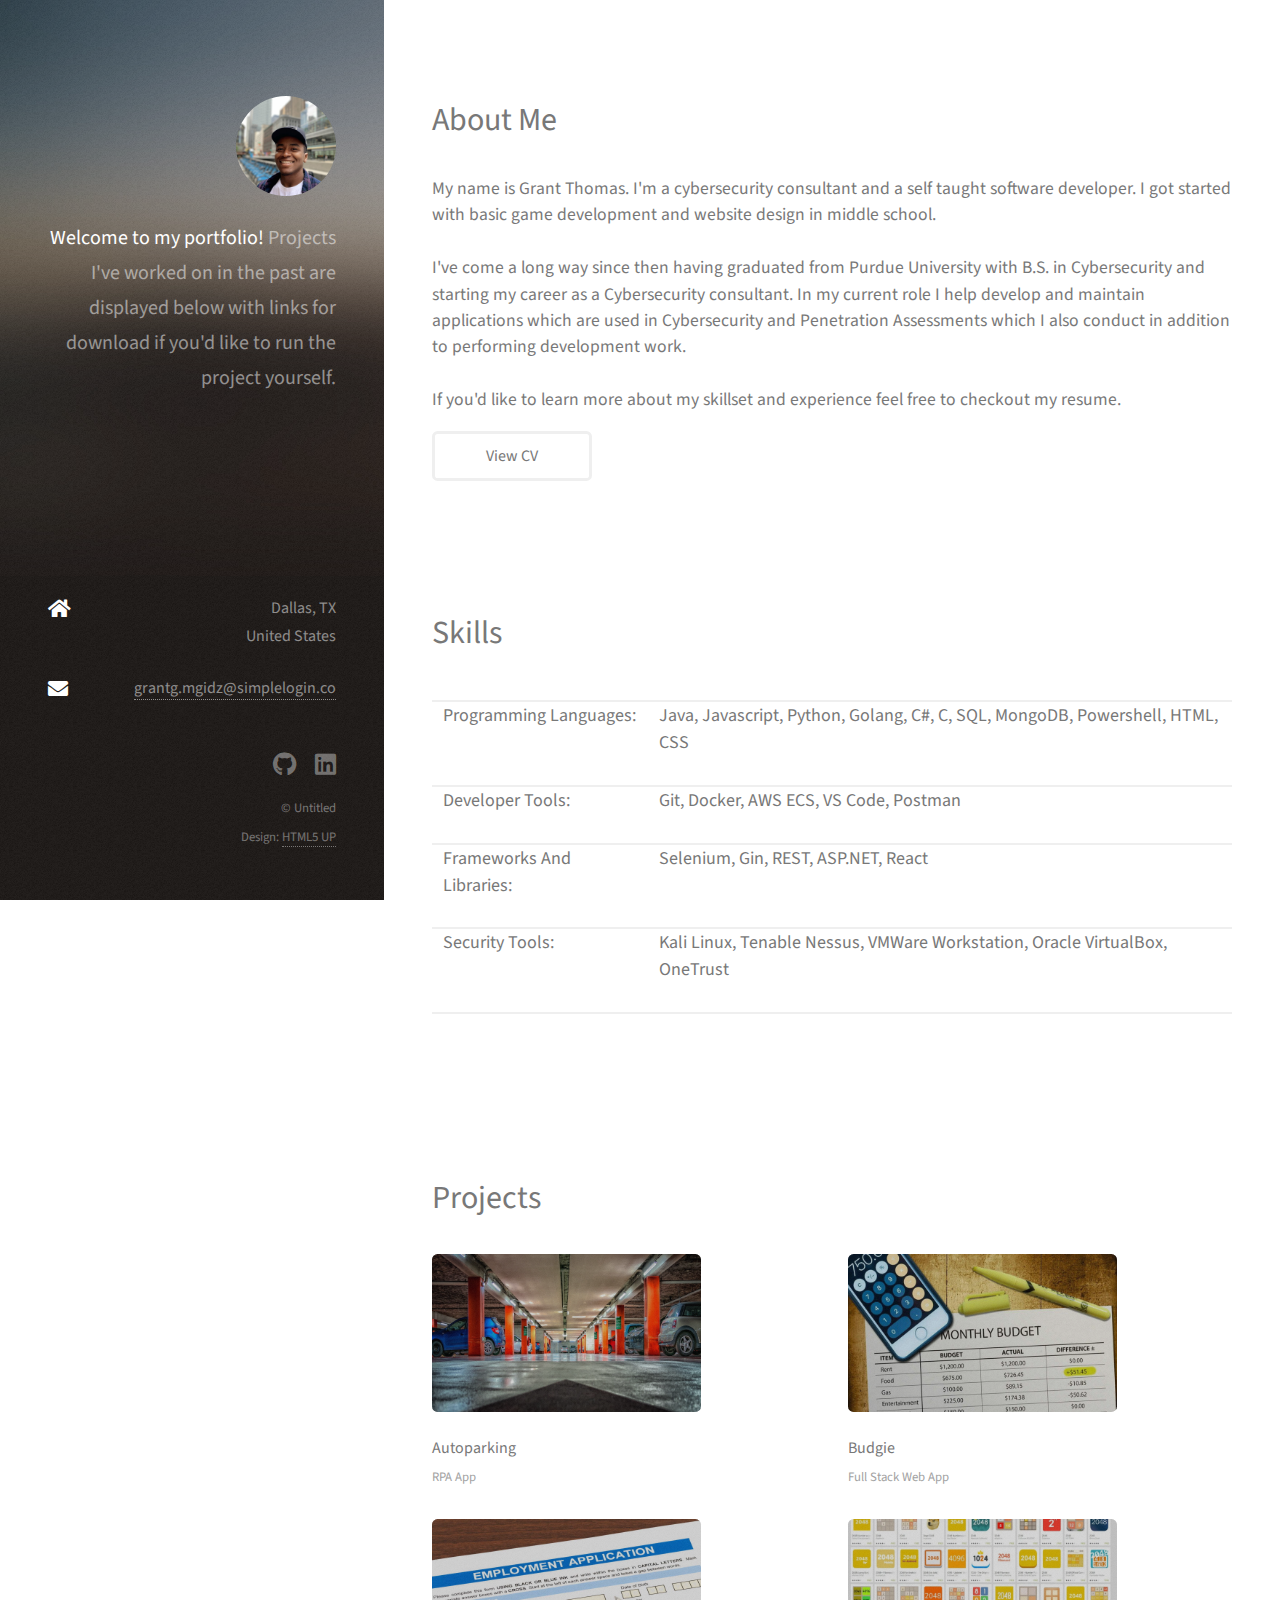
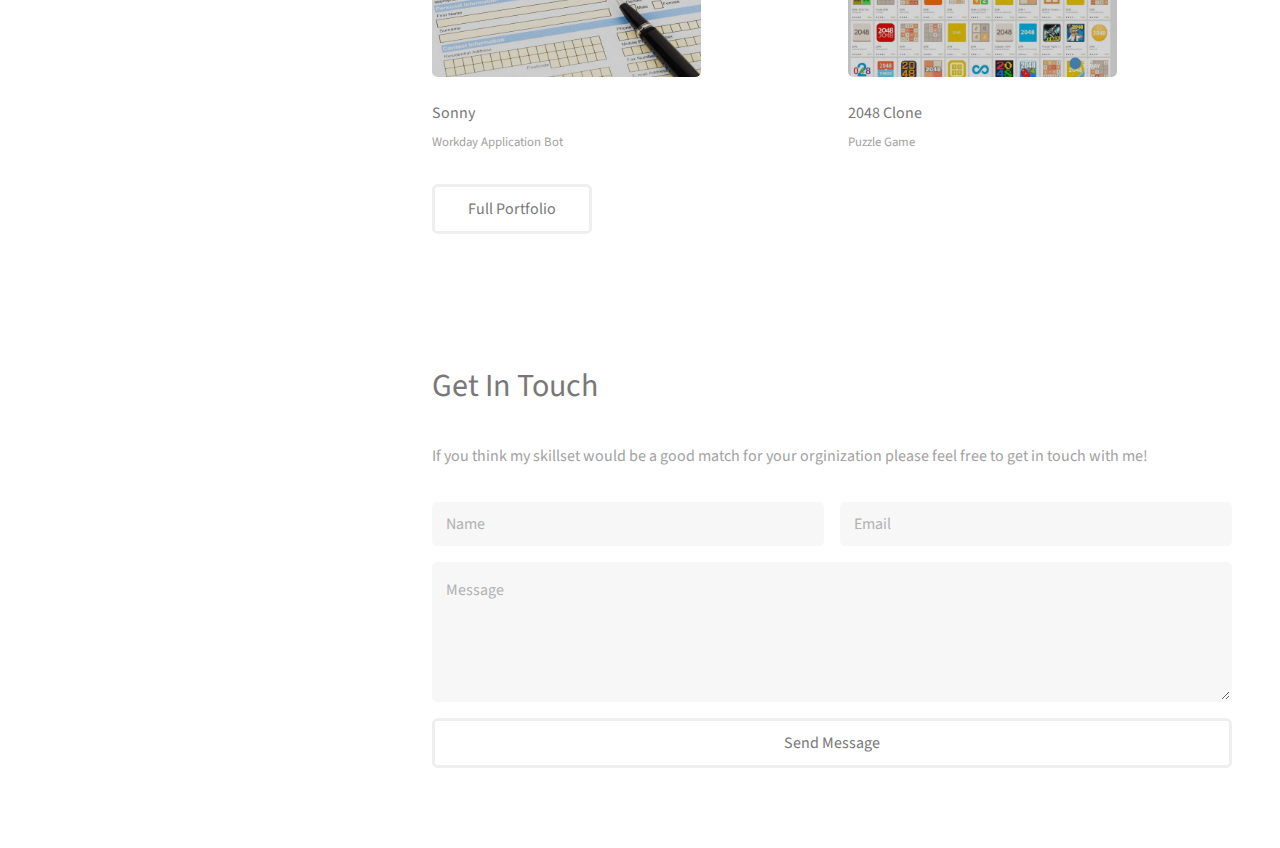
==== commit 17654f96: "Recent Updates to resume and projects" ====
--- a/index.html
+++ b/index.html
@@ -137,8 +137,8 @@
 							</article>
 							<article class="col-6 col-12-xsmall work-item">
 								<a data-poptrox="iframe,1800x1200" href="iFrames/Project3.html" class="image fit thumb"><img src="images/ProjectImages/employment-application-form-with-pen--document-is-mock-up-1128856629-5c65728146e0fb00017c2807.jpg" /></a>
-								<h3>Job App Automation</h3>
-								<p>Browser Automation App</p>
+								<h3>Sonny</h3>
+								<p>Workday Application Bot</p>
 							</article>
 							<article class="col-6 col-12-xsmall work-item">
 								<a data-poptrox="iframe,1800x1200" href="iFrames/Project4.html" class="image fit thumb"><img src="images/ProjectImages/2048.webp" alt="" /></a>
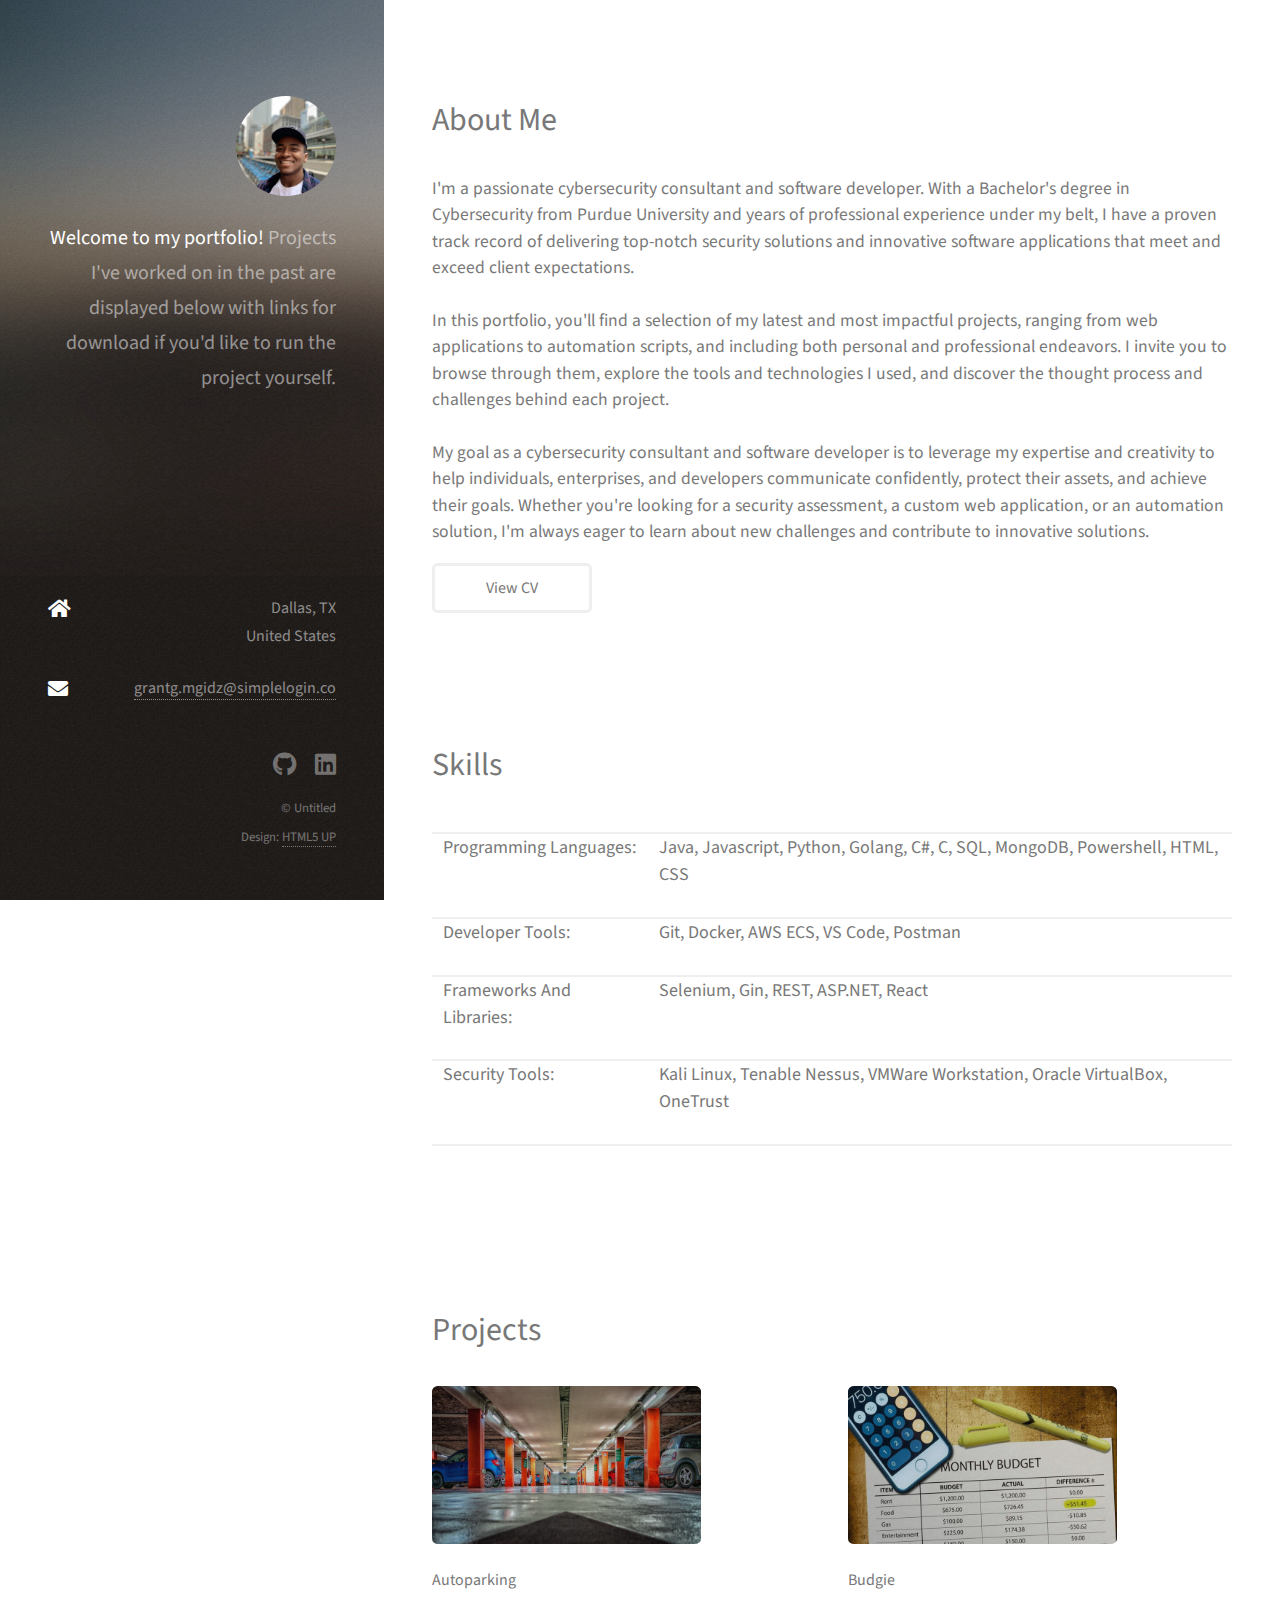
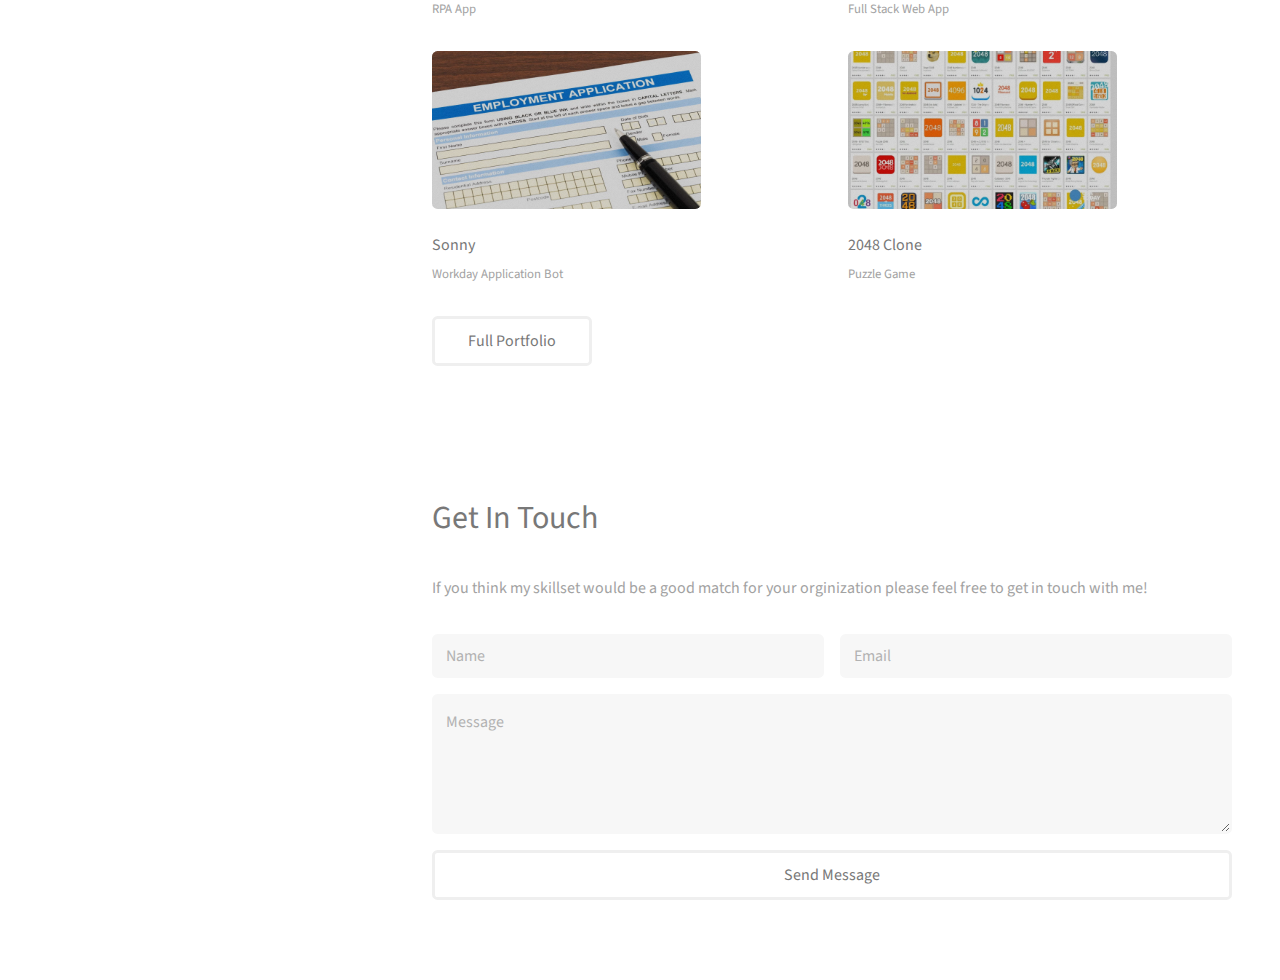
==== commit f995f433: "slight updates" ====
--- a/index.html
+++ b/index.html
@@ -45,10 +45,12 @@
 							<h2>About Me<br />
 							</h2>
 						</header>
-						<h4>My name is Grant Thomas. I'm a cybersecurity consultant and a self taught software developer. I got started with basic game development and website design in middle school. </br></br>
-							I've come a long way since then having graduated from Purdue University with B.S. in Cybersecurity and starting my career as a Cybersecurity consultant. In my current role I help develop and maintain applications which are used in Cybersecurity and Penetration Assessments which I also conduct in addition to performing development work.</br></br>
-							If you'd like to learn more about my skillset and experience feel free to checkout my resume.
-					</h4>
+						<h4>I'm a passionate cybersecurity consultant and software developer. With a Bachelor's degree in Cybersecurity from Purdue University and years of professional experience under my belt, I have a proven track record of delivering top-notch security solutions and innovative software applications that meet and exceed client expectations.
+							<br></br>
+							In this portfolio, you'll find a selection of my latest and most impactful projects, ranging from web applications to automation scripts, and including both personal and professional endeavors. I invite you to browse through them, explore the tools and technologies I used, and discover the thought process and challenges behind each project.
+							<br></br>
+							My goal as a cybersecurity consultant and software developer is to leverage my expertise and creativity to help individuals, enterprises, and developers communicate confidently, protect their assets, and achieve their goals. Whether you're looking for a security assessment, a custom web application, or an automation solution, I'm always eager to learn about new challenges and contribute to innovative solutions.
+						</h4>
 							<ul class="actions">
 							<li><a href="images/Grant_T_Resume.pdf" class="button">View CV</a></li>
 						</ul>
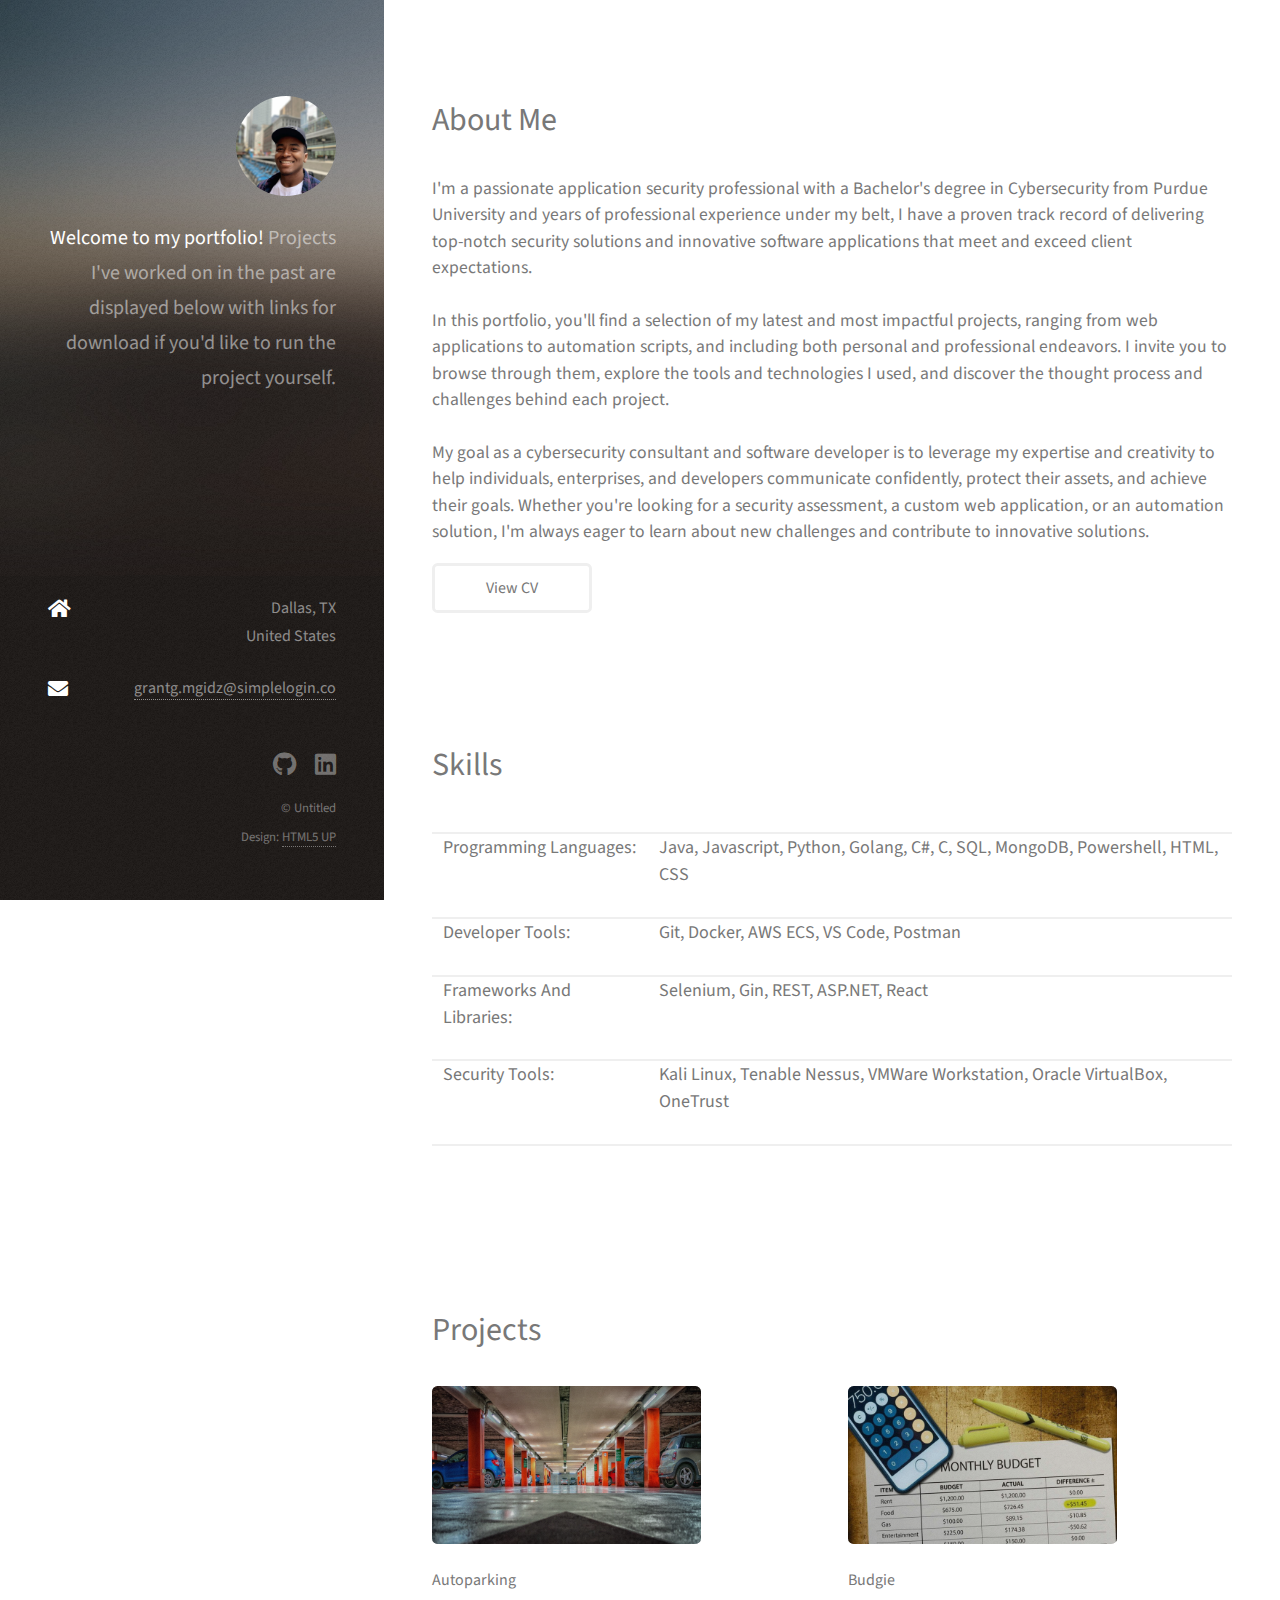
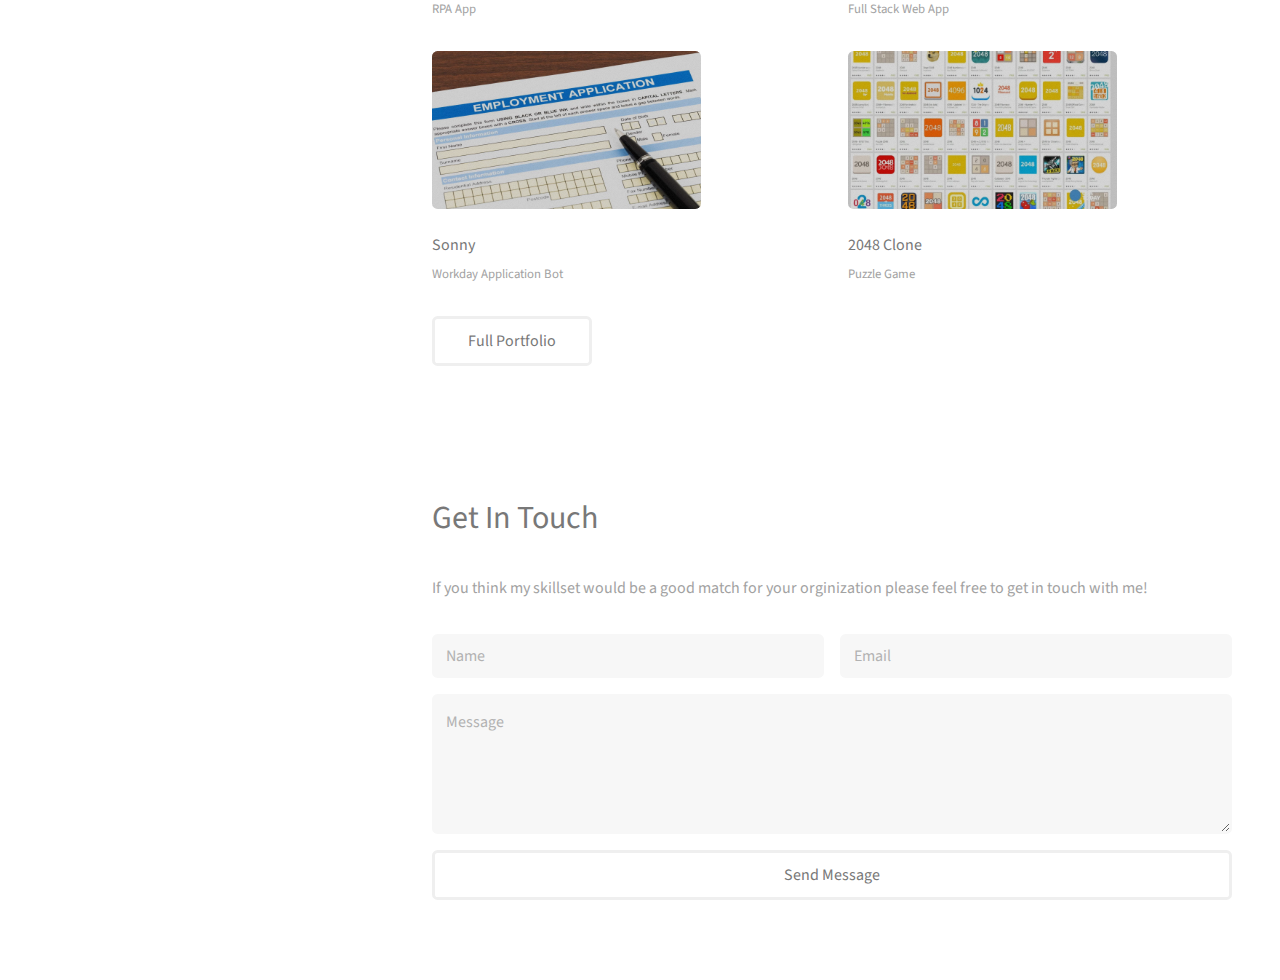
==== commit 7128b38d: "Daily Update Commit" ====
--- a/index.html
+++ b/index.html
@@ -45,7 +45,7 @@
 							<h2>About Me<br />
 							</h2>
 						</header>
-						<h4>I'm a passionate cybersecurity consultant and software developer. With a Bachelor's degree in Cybersecurity from Purdue University and years of professional experience under my belt, I have a proven track record of delivering top-notch security solutions and innovative software applications that meet and exceed client expectations.
+						<h4>I'm a passionate application security professional with a Bachelor's degree in Cybersecurity from Purdue University and years of professional experience under my belt, I have a proven track record of delivering top-notch security solutions and innovative software applications that meet and exceed client expectations.
 							<br></br>
 							In this portfolio, you'll find a selection of my latest and most impactful projects, ranging from web applications to automation scripts, and including both personal and professional endeavors. I invite you to browse through them, explore the tools and technologies I used, and discover the thought process and challenges behind each project.
 							<br></br>
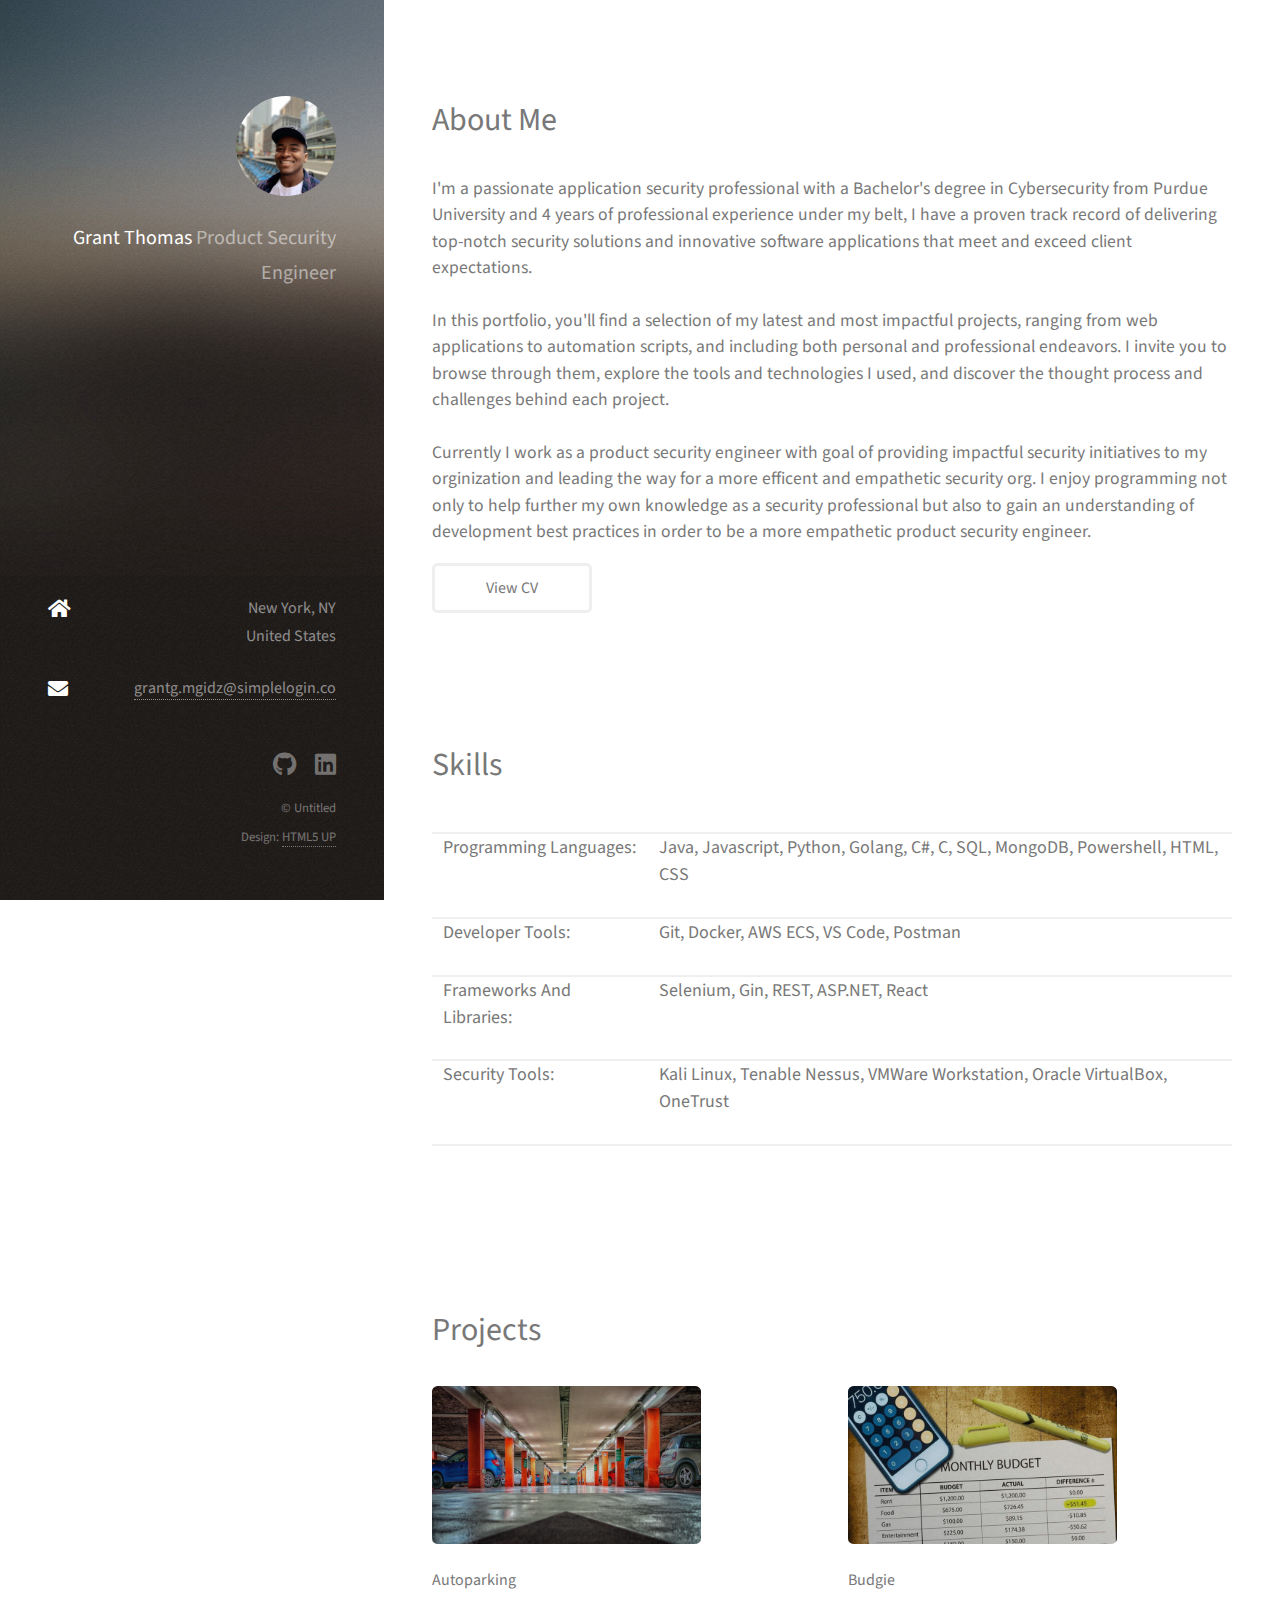
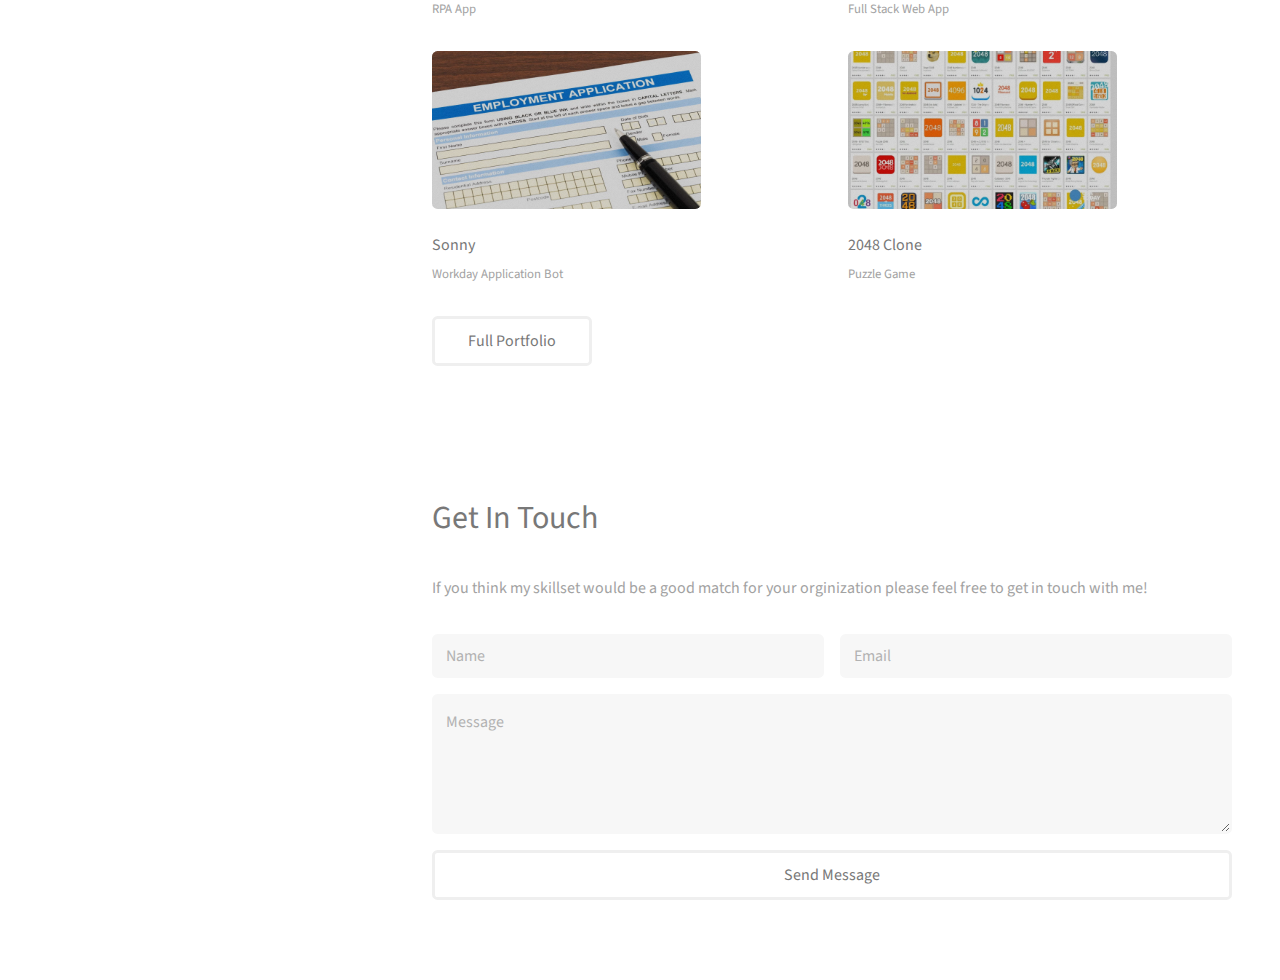
==== commit abbc7390: "Daily Update Commit" ====
--- a/index.html
+++ b/index.html
@@ -17,15 +17,15 @@
 			<header id="header">
 				<div class="inner">
 					<a href="#" class="image avatar"><img src="images/2670.jpg" alt="" /></a>
-					<h1><strong>Welcome to my portfolio!</strong><br />
-					Projects I've worked on in the past are displayed below with links for download if you'd like to run the project yourself.<br />
+					<h1><strong>Grant Thomas</strong><br />
+					Product Security Engineer<br />
 					</h1>
 				</div>
 				<div class="col-4 col-12-small">
 					<ul class="labeled-icons">
 						<li>
 							<h3 class="icon solid fa-home"><span class="label">Address</span></h3>
-							Dallas, TX<br />
+							New York, NY<br />
 							United States
 						</li>
 						<li>
@@ -45,11 +45,12 @@
 							<h2>About Me<br />
 							</h2>
 						</header>
-						<h4>I'm a passionate application security professional with a Bachelor's degree in Cybersecurity from Purdue University and years of professional experience under my belt, I have a proven track record of delivering top-notch security solutions and innovative software applications that meet and exceed client expectations.
+						<h4>I'm a passionate application security professional with a Bachelor's degree in Cybersecurity from Purdue University and 4 years of professional experience under my belt, I have a proven track record of delivering top-notch security solutions and innovative software applications that meet and exceed client expectations.
 							<br></br>
-							In this portfolio, you'll find a selection of my latest and most impactful projects, ranging from web applications to automation scripts, and including both personal and professional endeavors. I invite you to browse through them, explore the tools and technologies I used, and discover the thought process and challenges behind each project.
+							In this portfolio, you'll find a selection of my latest and most impactful projects, ranging from web applications to automation scripts, and including both personal and professional endeavors. I invite you to browse through them, explore the tools and technologies I used, and discover the thought process and challenges behind each project. 
 							<br></br>
-							My goal as a cybersecurity consultant and software developer is to leverage my expertise and creativity to help individuals, enterprises, and developers communicate confidently, protect their assets, and achieve their goals. Whether you're looking for a security assessment, a custom web application, or an automation solution, I'm always eager to learn about new challenges and contribute to innovative solutions.
+							Currently I work as a product security engineer with goal of providing impactful security initiatives to my orginization and leading the way for a more efficent and empathetic security org. 
+							I enjoy programming not only to help further my own knowledge as a security professional but also to gain an understanding of development best practices in order to be a more empathetic product security engineer.
 						</h4>
 							<ul class="actions">
 							<li><a href="images/Grant_T_Resume.pdf" class="button">View CV</a></li>
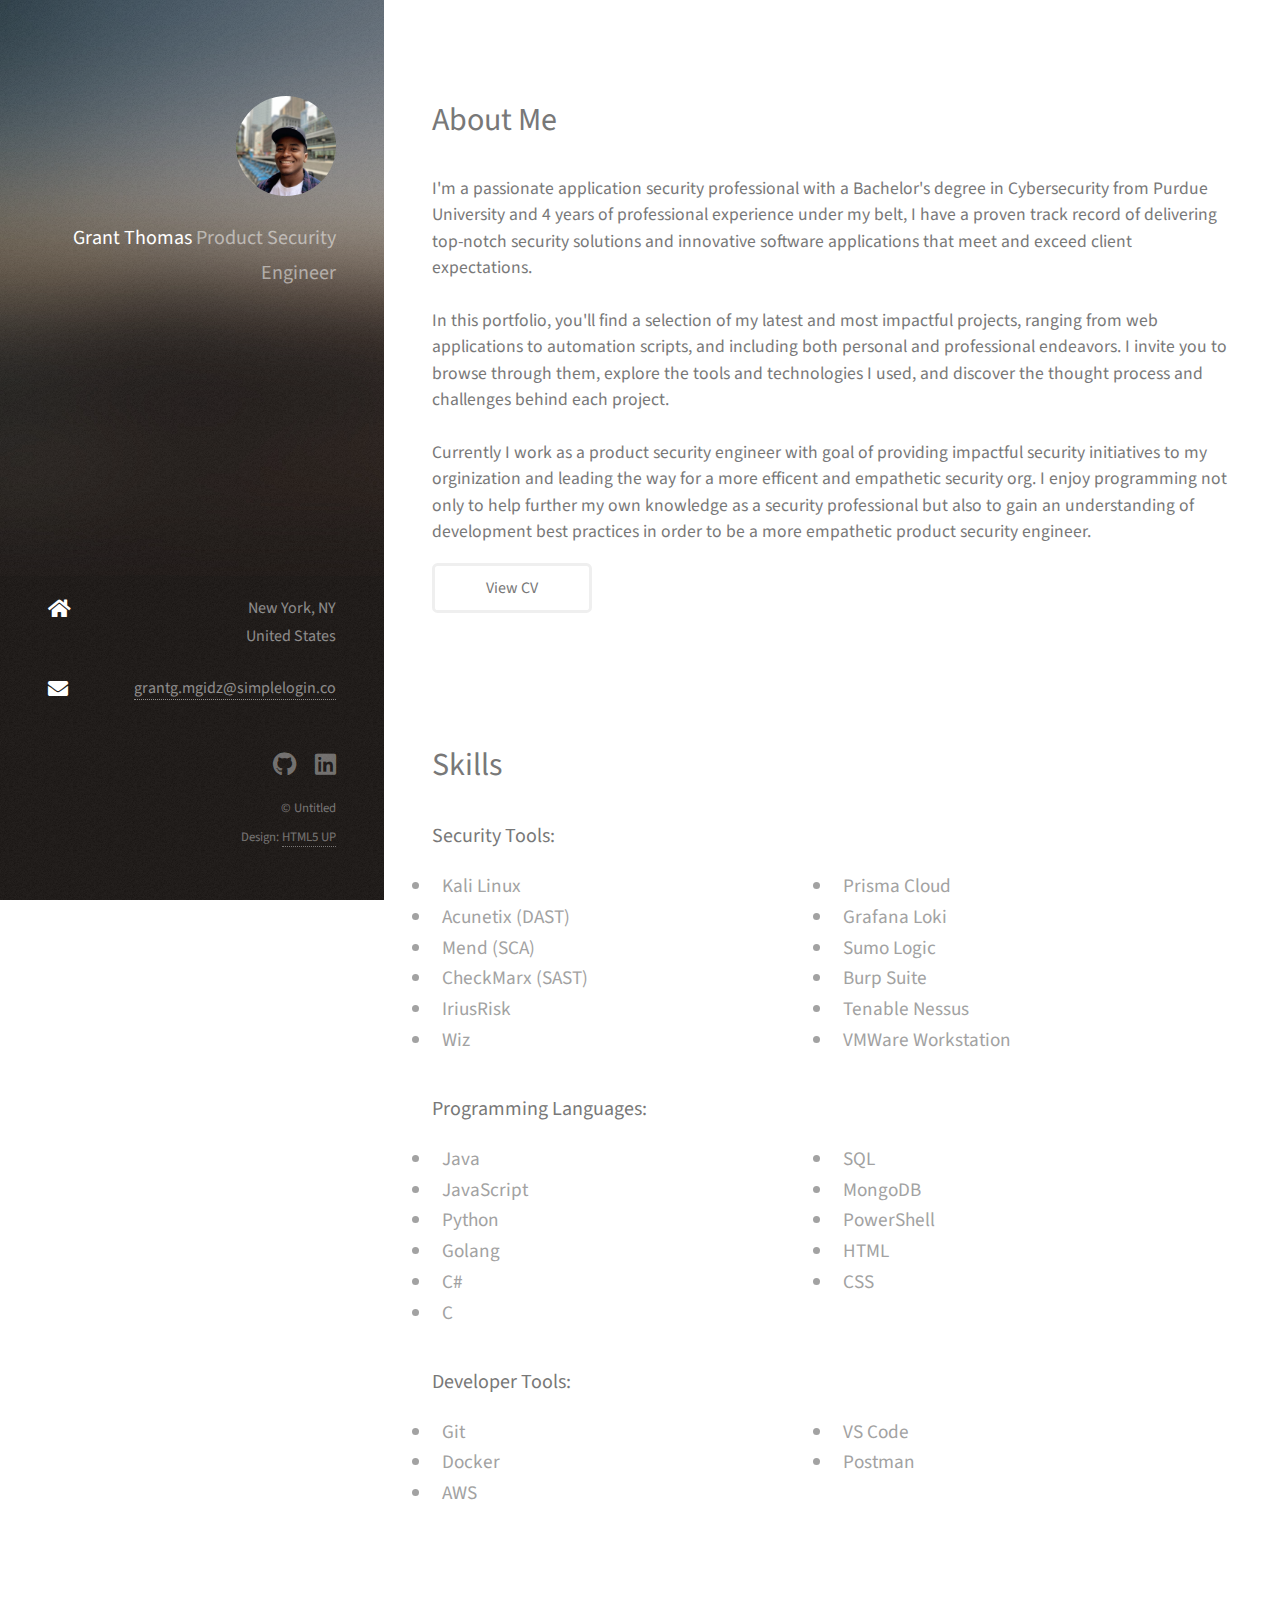
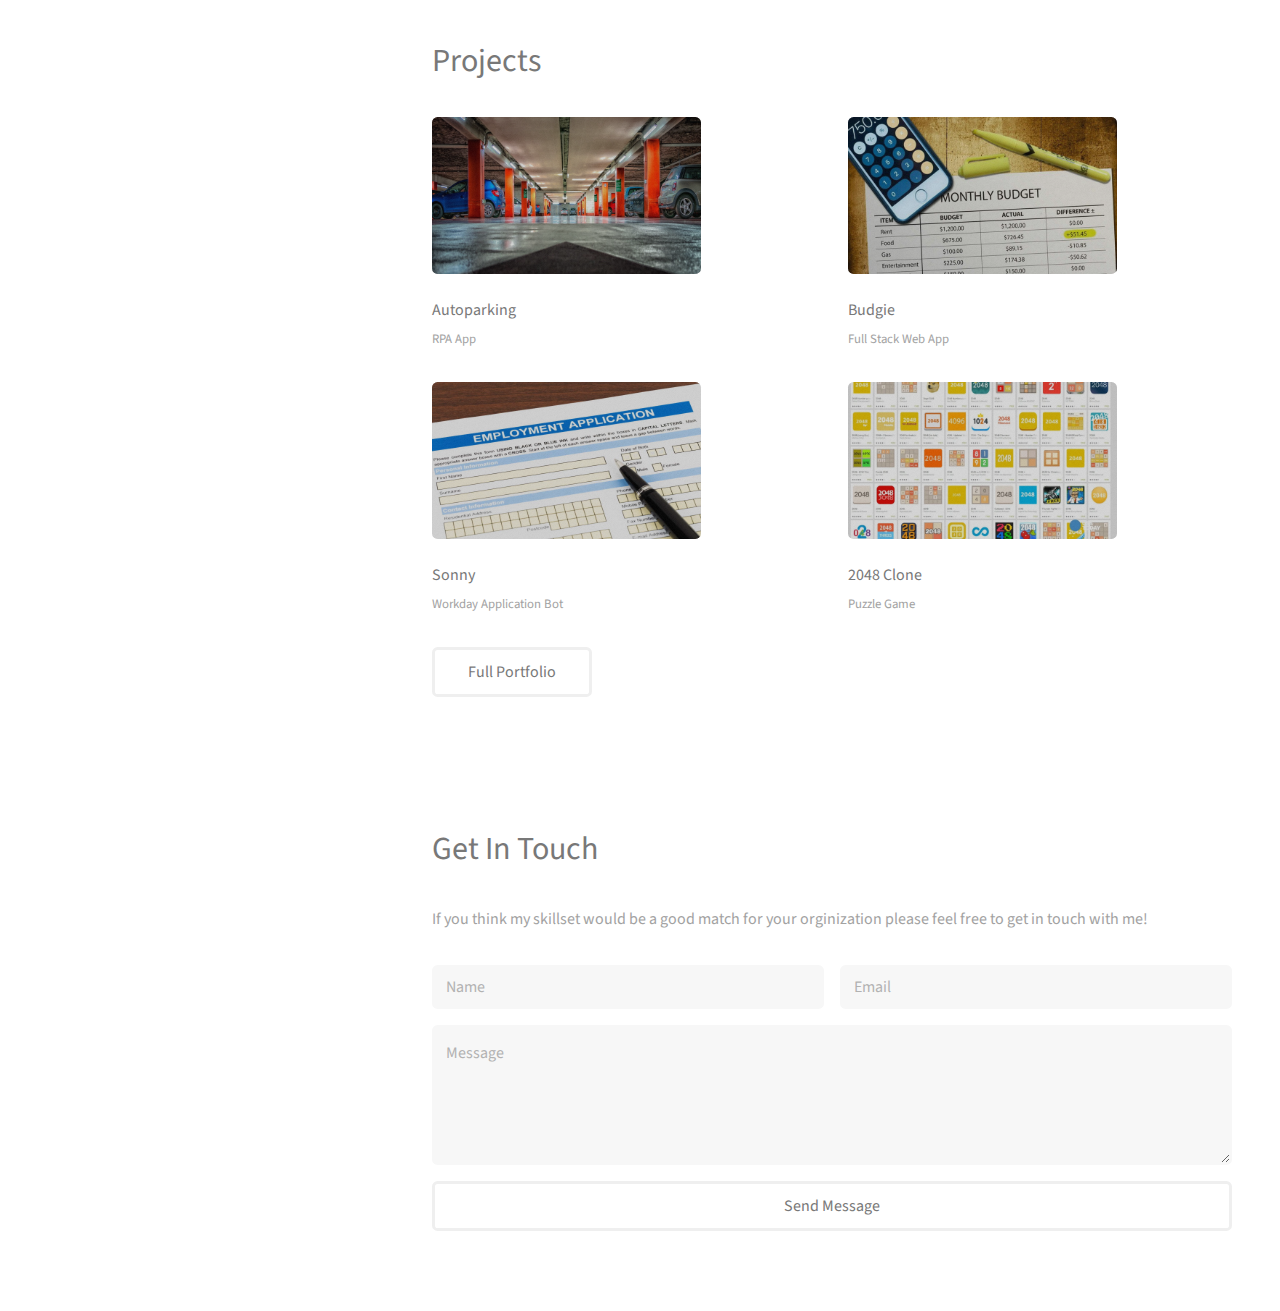
==== commit 711f6a65: "Daily Update Commit" ====
--- a/index.html
+++ b/index.html
@@ -57,7 +57,7 @@
 						</ul>
 					</section>
 
-					<section id="four">
+					<!--<section id="four">
 						<h1>Skills</h1>
 						<div class="table-wrapper">
 							<table>
@@ -65,6 +65,13 @@
 									<tr>
 										<th></th>
 										<th></th>
+									</tr>
+								</thead>
+								<thead>
+									<tr>
+										<th><h3>Security Tools:</h3></th>
+										<th><h3>Kali Linux, Acunetix (DAST), Mend (SCA), CheckMarx (SAST), IriusRisk, Wiz, Prisma Cloud,
+											Grafana Loki (Logging), Sumo Logic (Logging), Burp Suite, Tenable Nessus, VMWare Workstation</h3></th>
 									</tr>
 								</thead>
 								<thead>
@@ -77,28 +84,84 @@
 								<thead>
 									<tr>
 										<th><h3>Developer Tools:</h3></th>
-										<th><h3>Git, Docker, AWS ECS, VS Code, Postman</h3></th>
-									</tr>
-								</thead>
-								<thead>
-									<tr>
-										<th><h3>Frameworks And Libraries:</h3></th>
-										<th><h3>Selenium, Gin, REST, ASP.NET, React</h3></th>
-									</tr>
-								</thead>
-								<thead>
-									<tr>
-										<th><h3>Security Tools:</h3></th>
-										<th><h3>Kali Linux, Tenable Nessus, VMWare Workstation, Oracle VirtualBox, OneTrust</h3></th>
+										<th><h3>Git, Docker, AWS, VS Code, Postman</h3></th>
 									</tr>
 								</thead>
 							</table>
 						</div>
+					-->
 						<!--<p><strong>Languages: </strong>Java, Python, Golang, SQL, Powershell</p>
 						<p><strong>Software: </strong>AWS ECS, Selenium, Kali Linux, VMWare Workstation, Git</p>
 -->
 
 					</section>
+					<section id="five">
+						<h1>Skills</h1>
+						<div class="skills-list">
+							<h3>Security Tools:</h3>
+							<ul class="multi-column">
+								<li>Kali Linux</li>
+								<li>Acunetix (DAST)</li>
+								<li>Mend (SCA)</li>
+								<li>CheckMarx (SAST)</li>
+								<li>IriusRisk</li>
+								<li>Wiz</li>
+								<li>Prisma Cloud</li>
+								<li>Grafana Loki</li>
+								<li>Sumo Logic</li>
+								<li>Burp Suite</li>
+								<li>Tenable Nessus</li>
+								<li>VMWare Workstation</li>
+							</ul>
+				
+							<h3>Programming Languages:</h3>
+							<ul class="multi-column">
+								<li>Java</li>
+								<li>JavaScript</li>
+								<li>Python</li>
+								<li>Golang</li>
+								<li>C#</li>
+								<li>C</li>
+								<li>SQL</li>
+								<li>MongoDB</li>
+								<li>PowerShell</li>
+								<li>HTML</li>
+								<li>CSS</li>
+							</ul>
+				
+							<h3>Developer Tools:</h3>
+							<ul class="multi-column">
+								<li>Git</li>
+								<li>Docker</li>
+								<li>AWS</li>
+								<li>VS Code</li>
+								<li>Postman</li>
+							</ul>
+						</div>
+					</section>
+
+					<style>
+						.multi-column {
+							column-count: 2; /* Default to 2 columns */
+							column-gap: 2px;
+							padding: 0;
+							list-style-type: disc;
+							break-inside: avoid;
+							font-size: 1.2em; /* Increased font size */
+							line-height: 1.6; /* Improved readability */
+						}
+					
+						/* Ensure lists with 7 items or fewer remain single-column */
+						.multi-column li:nth-child(n+8) {
+							column-count: 2;
+						}
+					
+						@media (max-width: 768px) {
+							.multi-column {
+								column-count: 1; /* Single column on smaller screens */
+							}
+						}
+					</style>
 
 				<!-- Two -->
 					<section id="two">
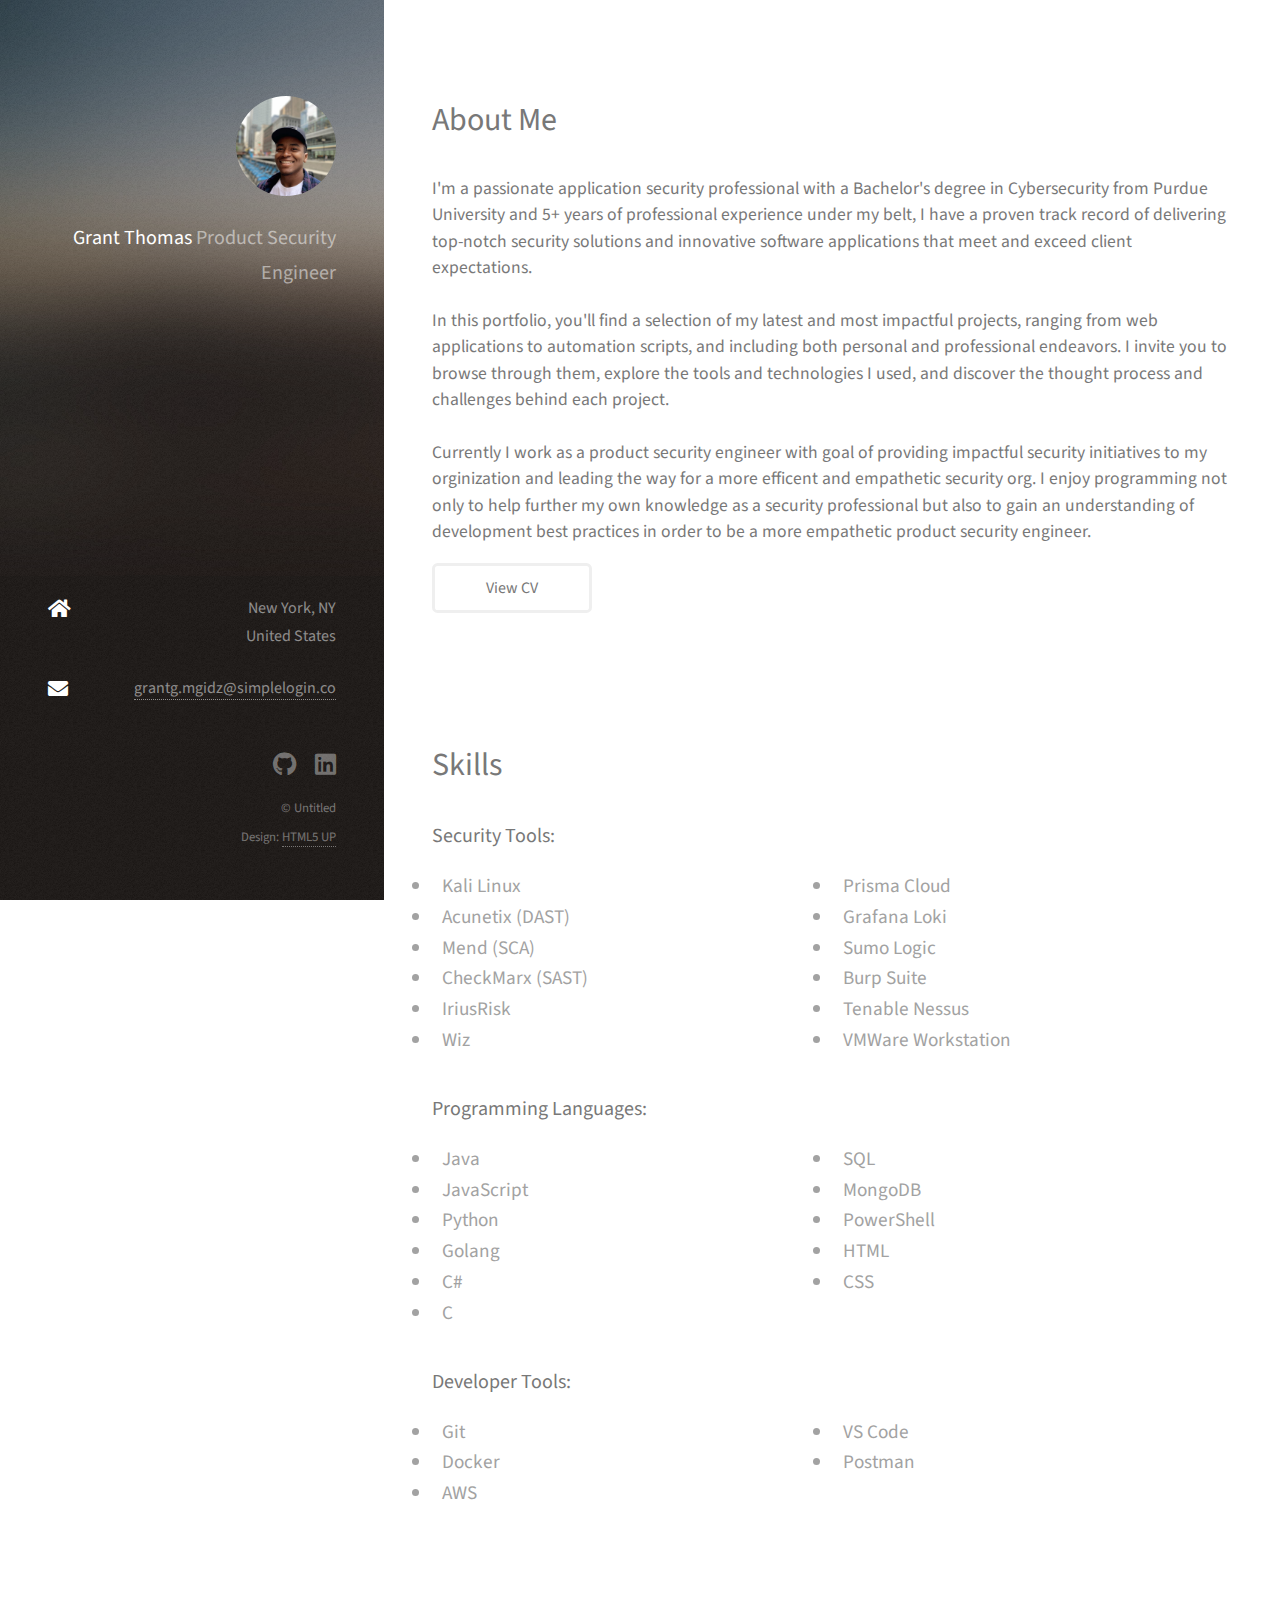
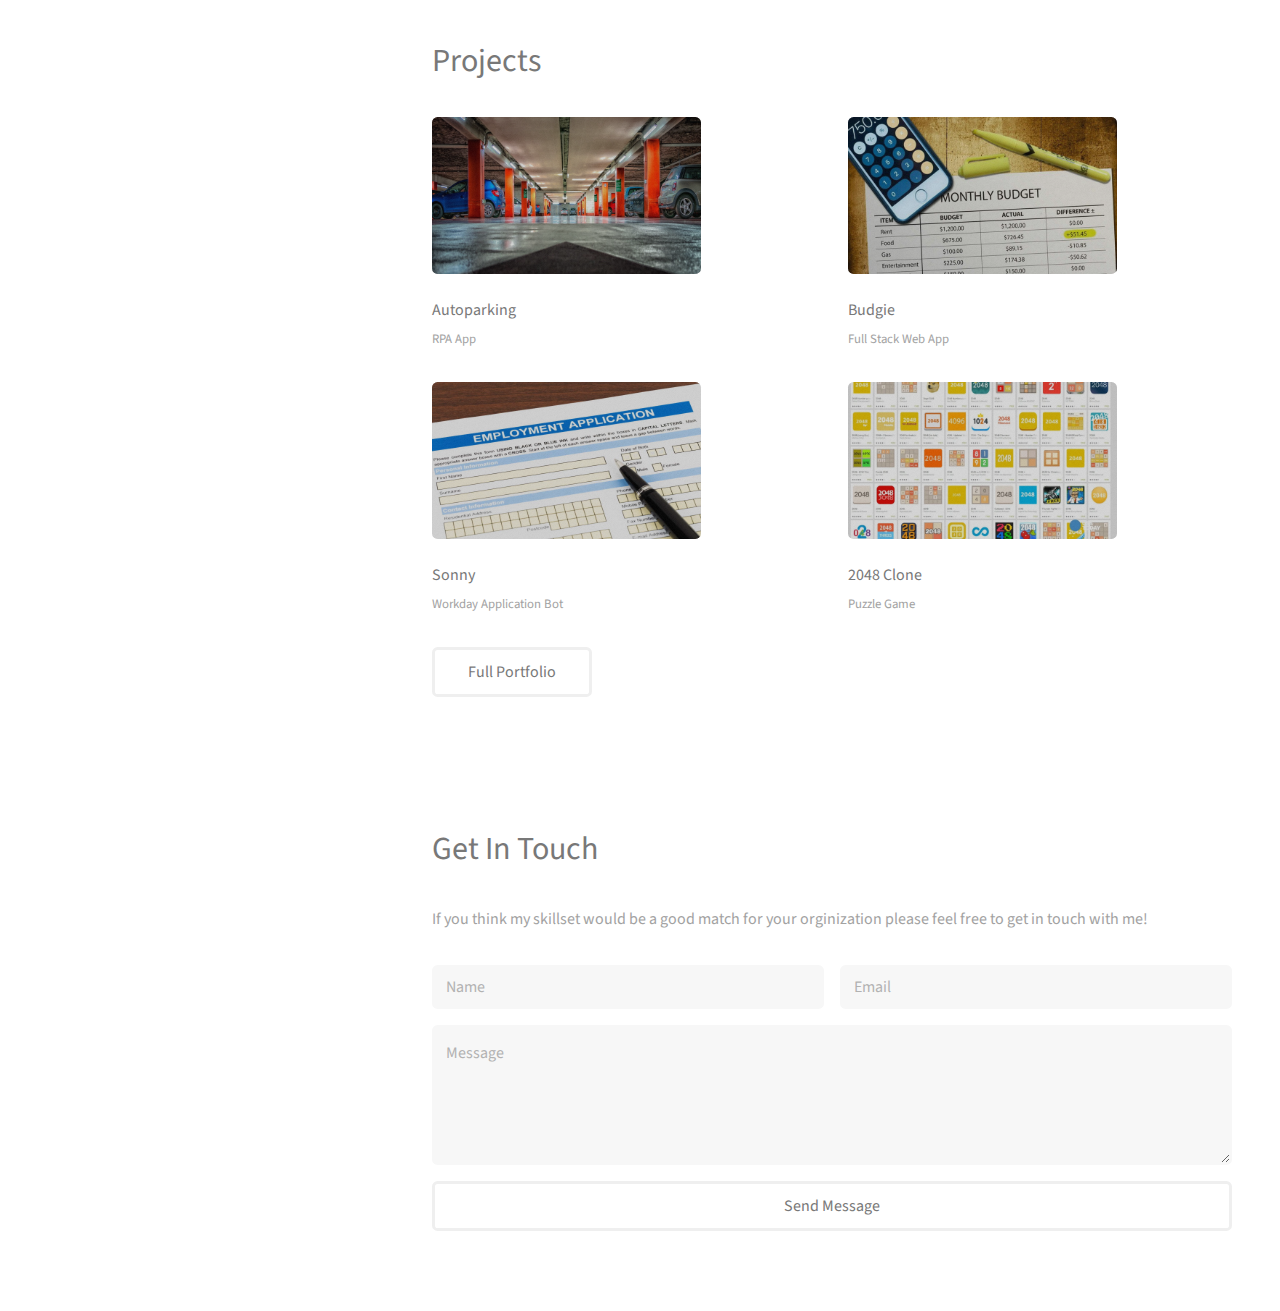
==== commit e3424c51: "Daily Update Commit" ====
--- a/index.html
+++ b/index.html
@@ -45,7 +45,7 @@
 							<h2>About Me<br />
 							</h2>
 						</header>
-						<h4>I'm a passionate application security professional with a Bachelor's degree in Cybersecurity from Purdue University and 4 years of professional experience under my belt, I have a proven track record of delivering top-notch security solutions and innovative software applications that meet and exceed client expectations.
+						<h4>I'm a passionate application security professional with a Bachelor's degree in Cybersecurity from Purdue University and 5+ years of professional experience under my belt, I have a proven track record of delivering top-notch security solutions and innovative software applications that meet and exceed client expectations.
 							<br></br>
 							In this portfolio, you'll find a selection of my latest and most impactful projects, ranging from web applications to automation scripts, and including both personal and professional endeavors. I invite you to browse through them, explore the tools and technologies I used, and discover the thought process and challenges behind each project. 
 							<br></br>
